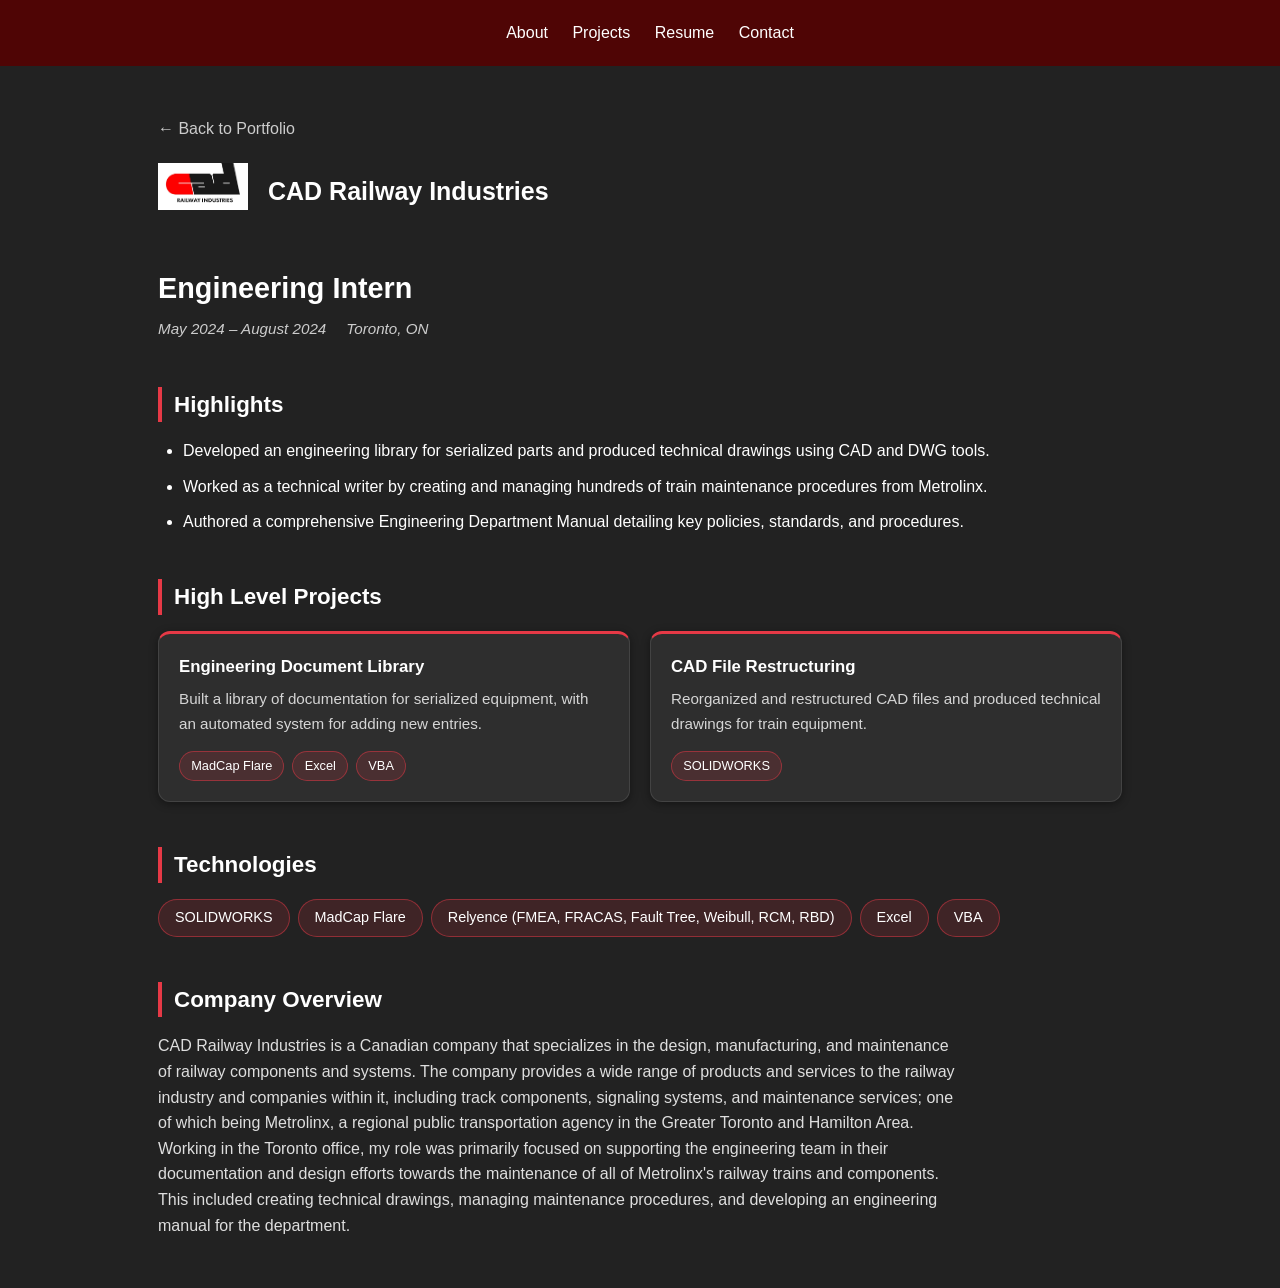
==== cad-railway-industries.html @ ea92c995 "added files" ====
<!DOCTYPE html>
<html lang="en">
<head>
    <meta charset="UTF-8">
    <meta name="viewport" content="width=device-width, initial-scale=1.0">
    <title>CAD Railway Industries | Parth Patel</title>
    <link rel="stylesheet" href="styles.css">
</head>
<body>

<header>
    <nav>
        <a href="index.html#about">About</a>
        <a href="index.html#projects">Projects</a>
        <a href="assets/resume.pdf" target="_blank">Resume</a>
        <a href="index.html#contact">Contact</a>
    </nav>
</header>

<main>
    <section class="experience-page">
        <a class="back-link" href="index.html#resume-timeline">← Back to Portfolio</a>

        <div class="company-heading">
            <a class="company-link" target="_blank" href="https://cadrail.ca/">
                <img class="company-logo" src="images/cad-railway-industries-logo.jpg" alt="CAD Railway Industries logo">
            </a>
            <a class="company-link" target="_blank" href="https://cadrail.ca/">
                <h3 id="company-name">CAD Railway Industries</h3>
            </a>
        </div>

        <h2 class="exp-role">Engineering Intern</h2>
        <p class="exp-meta">
            <span>May 2024 – August 2024</span>
            <span>Toronto, ON</span>
        </p>

        <!-- HIGHLIGHTS (unchanged) -->
        <h3 class="section-title">Highlights</h3>
        <ul class="highlights">
            <li>Developed an engineering library for serialized parts and produced technical drawings using CAD and DWG tools.</li>
            <li>Worked as a technical writer by creating and managing hundreds of train maintenance procedures from Metrolinx.</li>
            <li>Authored a comprehensive Engineering Department Manual detailing key policies, standards, and procedures.</li>
        </ul>

        <!-- PROJECTS -->
        <h3 class="section-title">High Level Projects</h3>
        <div class="project-grid">

            <div class="project-card">
                <h4>Engineering Document Library</h4>
                <p>Built a library of documentation for serialized equipment, with an automated system for adding new entries.</p>
                <div class="tags"><span>MadCap Flare</span><span>Excel</span><span>VBA</span></div>
            </div>

            <div class="project-card">
                <h4>CAD File Restructuring</h4>
                <p>Reorganized and restructured CAD files and produced technical drawings for train equipment.</p>
                <div class="tags"><span>SOLIDWORKS</span></div>
            </div>

        </div>

        <!-- TECHNOLOGIES -->
        <h3 class="section-title">Technologies</h3>
        <div class="tags tags-large">
            <span>SOLIDWORKS</span>
            <span>MadCap Flare</span>
            <span>Relyence (FMEA, FRACAS, Fault Tree, Weibull, RCM, RBD)</span>
            <span>Excel</span>
            <span>VBA</span>
        </div>

        <!-- COMPANY OVERVIEW -->
        <h3 class="section-title">Company Overview</h3>
        <p class="overview">
            CAD Railway Industries is a Canadian company that specializes in the design, manufacturing, and maintenance of railway components and systems.
            The company provides a wide range of products and services to the railway industry and companies within it, including track components, signaling systems,
            and maintenance services; one of which being Metrolinx, a regional public transportation agency in the Greater Toronto and Hamilton Area.
            Working in the Toronto office, my role was primarily focused on supporting the engineering team in their documentation and design efforts towards the maintenance
            of all of Metrolinx's railway trains and components. This included creating technical drawings, managing maintenance procedures, and developing an engineering manual
            for the department.
        </p>

    </section>
</main>

</body>
</html>
---- styles.css ----
*{
    margin:0;
    padding:0;
    box-sizing:border-box;
}


:root {
    --red: #e63946;
    --red-dark: #b5202c;
    --red-glow: rgba(230, 57, 70, 0.3);
}

.contact-layout {
    display: grid;
    grid-template-columns: 1fr 1.4fr;
    gap: 2rem;
    align-items: stretch;
    width: 100%;
    margin-top: 1.5rem;
}

/* Left info panel */
.contact-side {
    padding: 2rem;
    background: linear-gradient(160deg, #3a1015 0%, #2a0d11 60%, #1f1f1f 100%);
    border: 1px solid rgba(230, 57, 70, 0.35);
    border-radius: 12px;
    box-shadow: 0 2px 8px rgba(0, 0, 0, 0.4);
}

.contact-side h3 {
    margin: 0 0 0.75rem;
    font-size: 1.8rem;
    color: #fff;
}

.contact-intro {
    margin-bottom: 1.75rem;
    color: rgba(255, 255, 255, 0.8);
    line-height: 1.6;
}

.contact-links {
    list-style: none;
    margin: 0;
    padding: 0;
}

.contact-links li {
    display: flex;
    flex-direction: column;
    gap: 0.15rem;
    padding: 0.85rem 0;
    border-top: 1px solid rgba(255, 255, 255, 0.1);
    color: rgba(255, 255, 255, 0.85);
}

.contact-links span {
    font-size: 0.75rem;
    letter-spacing: 0.1em;
    text-transform: uppercase;
    color: var(--red);
    font-weight: 700;
}

.contact-links a {
    color: #fff;
    text-decoration: none;
    word-break: break-all;
    transition: color 0.2s ease;
}

.contact-links a:hover {
    color: var(--red);
}

/* Form */
.contact-form {
    padding: 2rem;
    background: #2e2e2e;
    border: 1px solid rgba(255, 255, 255, 0.1);
    border-top: 4px solid var(--red);
    border-radius: 12px;
    box-shadow: 0 2px 8px rgba(0, 0, 0, 0.4);
}

.form-row {
    display: flex;
    gap: 1rem;
}

.form-row .form-field {
    flex: 1;
}

.form-field {
    display: flex;
    flex-direction: column;
    margin-bottom: 1.1rem;
}

.form-field label {
    margin-bottom: 0.35rem;
    font-size: 0.9rem;
    color: rgba(255, 255, 255, 0.7);
}

.form-field input,
.form-field select,
.form-field textarea {
    padding: 0.8rem 0.9rem;
    font: inherit;
    color: #fff;
    background: #1f1f1f;
    border: 1px solid rgba(255, 255, 255, 0.15);
    border-radius: 8px;
    transition: border-color 0.2s ease, box-shadow 0.2s ease;
}

.form-field input::placeholder,
.form-field textarea::placeholder {
    color: rgba(255, 255, 255, 0.35);
}

.form-field input:focus,
.form-field select:focus,
.form-field textarea:focus {
    outline: none;
    border-color: var(--red);
    box-shadow: 0 0 0 3px var(--red-glow);
}

.form-field textarea {
    resize: vertical;
    min-height: 140px;
}

.contact-button {
    width: 100%;
    padding: 0.95rem;
    font: inherit;
    font-weight: 700;
    letter-spacing: 0.08em;
    text-transform: uppercase;
    color: #fff;
    background: linear-gradient(90deg, var(--red-dark), var(--red));
    border: none;
    border-radius: 8px;
    cursor: pointer;
    transition: transform 0.2s ease, box-shadow 0.2s ease;
}

.contact-button:hover {
    transform: translateY(-2px);
    box-shadow: 0 6px 16px var(--red-glow);
}

/* Stack on tablets/phones */
@media (max-width: 800px) {
    .contact-layout {
        grid-template-columns: 1fr;
    }
}

@media (max-width: 500px) {
    .form-row {
        flex-direction: column;
        gap: 0;
    }
}
/* ==============================
   HERO BANNER
================================ */

#hero-banner {
    position: relative;
    width: 100%;
    height: 550px;

    background-image:
        linear-gradient(
            rgba(0, 0, 15, 0.35),
            rgba(0, 0, 15, 0.55)
        ),
        url("background.jpg");

    background-size: cover;
    background-position: center;
    background-repeat: no-repeat;

    display: flex;
    align-items: center;
    justify-content: center;
    text-align: center;
    overflow: hidden;
}

/* Dark overlay */

.hero-overlay {
    position: absolute;
    inset: 0;

    background: linear-gradient(
        90deg,
        rgba(0, 0, 0, 0.45),
        rgba(25, 7, 5, 0.15),
        rgba(0, 0, 0, 0.45)
    );
}

/* Banner content */

.hero-content {
    position: relative;
    z-index: 2;

    color: white;
    padding: 20px;
}

.hero-content h1 {
    font-size: 58px;
    font-weight: 700;
    margin-bottom: 15px;
  font-family: "Helvetica Neue", Arial, sans-serif;

    letter-spacing: 2px;
}

.hero-content h2 {
    font-size: 25px;
    font-weight: 400;
    margin-bottom: 15px;
}

.hero-content p {
    font-size: 16px;
    color: #c5c5d5;
    letter-spacing: 1px;
    margin-bottom: 35px;
}

/* Explore button */

.hero-button {
    display: inline-block;

    padding: 13px 28px;

    border: 1px solid #315cff;
    border-radius: 5px;

    color: white;
    text-decoration: none;

    font-size: 15px;
    transition: 0.3s ease;
}

.hero-button:hover {
    background-color: #315cff;
    box-shadow: 0 0 20px rgba(49, 92, 255, 0.5);
}

/* Responsive */

@media (max-width: 768px) {

    #hero-banner {
        height: 420px;
    }

    .hero-content h1 {
        font-size: 40px;
    }

    .hero-content h2 {
        font-size: 20px;
    }

    .hero-content p {
        font-size: 13px;
        line-height: 1.8;
    }
}

body{
    font-family:Arial, Helvetica, sans-serif;
    line-height:1.6;
    background:#222;
    color:#ffffff;
}

header h1{
    font-family: gothic medium;
    font-size: 30px;
}

header{
    display:flex;
    justify-content:space-between;
    flex-direction: column;
    align-items:center;
    padding:20px 10%;
    background:#4f0505;
    color:white;
}

nav a{
    color:white;
    text-decoration:none;
    margin-left:20px;
}

section{
    padding:50px 10%;
}

#date{
    font-size: 15px;
    color: #ccc;
    font-style: italic;
}

#location{
    font-size: 15px;
    color: #ccc;
    font-style: italic;
    margin-bottom: 20px;

}

#co-op-description{
    font-size: 15px;
    max-width: 100vw;
    margin-bottom: 1px;
}

.experience-button {
    display: inline-block;
    margin-top: 20px;
    padding: 10px 18px;

    color: white;
    background-color: #4f0505;

    text-decoration: none;
    font-size: 14px;
    font-weight: bold;

    border: 2px solid #4f0505;
    border-radius: 5px;

    transition: background-color 0.2s, color 0.2s;
}

.experience-button:hover {
    background-color: transparent;
    color: white;
}

.experience-button:focus-visible {
    outline: 3px solid white;
    outline-offset: 4px;
}

.experience-page {
    max-width: 1220px;
    margin: 0 auto;
}

.experience-page h1 {
    margin-top: 25px;
    font-size: 36px;
}

.experience-page h2 {
    color: #ccc;
}

.experience-page h3 {
    margin-top: 35px;
    margin-bottom: 10px;
}

.experience-page ul {
    padding-left: 25px;
}

.experience-date {
    margin-top: 5px;
    color: #ccc;
    font-style: italic;
}

.back-link {
    color: #ccc;
    text-decoration: none;
}

.back-link:hover {
    color: white;
    text-decoration: underline;
}

.experience-container {
    display: flex;
    flex-direction: column;
    align-items: left;
    justify-content: left;
    text-align: left;
}

.company-heading{
    display: flex;
    align-items: center;
   justify-content: left;
    gap: 20px;
    margin-bottom: 10px;
    font-size: 20px;
}

.company-logo {
    width: 90px;
    height: 90px;
    object-fit: contain;
}

#company-name {
    margin: 0;
    font-size: 20px;
}

.company-link {
    color: white;
    text-decoration: none;
    font-weight: bold;
}

.experience-item {
    padding: 20px;
    border: 1px solid #ccc;
    border-radius: 5px;
    background-color: #333;
    margin-bottom: 20px;

    transform-style: preserve-3d;
    transition: transform 0.15s ease-out;
    will-change: transform;
}

h2{
    padding-bottom: 10px;
}

#company-name{
    font-size: 25px;
    font-weight: bold;
}

#co-op{
    font-size: 20px;
    font-weight: bold;
    text-decoration: underline;

}
/* ===== Experience page ===== */
.experience-page .exp-role {
    margin-top: 25px;
    padding-bottom: 0;
    font-size: 1.8rem;
    color: #fff;
}

.exp-meta {
    display: flex;
    flex-wrap: wrap;
    gap: 1.25rem;
    margin-top: 6px;
    color: #ccc;
    font-style: italic;
    font-size: 0.95rem;
}

.experience-page h3.section-title {
    margin-top: 45px;
    margin-bottom: 16px;
    padding-left: 12px;
    border-left: 4px solid var(--red);
    font-size: 1.4rem;
}

.highlights li {
    margin-bottom: 0.6rem;
}

.highlights strong {
    color: var(--red);
}

.overview {
    max-width: 800px;
    color: rgba(255, 255, 255, 0.85);
}

/* Project cards */
.project-grid {
    display: grid;
    grid-template-columns: repeat(auto-fit, minmax(260px, 1fr));
    gap: 1.25rem;
}

.project-card {
    padding: 1.25rem;
    background: #2e2e2e;
    border: 1px solid rgba(255, 255, 255, 0.1);
    border-top: 3px solid var(--red);
    border-radius: 12px;
    box-shadow: 0 2px 8px rgba(0, 0, 0, 0.4);
    transition: transform 0.2s ease, box-shadow 0.2s ease;
}

.project-card:hover {
    transform: translateY(-4px);
    box-shadow: 0 8px 20px rgba(0, 0, 0, 0.6);
}

.project-card h4 {
    margin-bottom: 0.4rem;
    font-size: 1.05rem;
}

.project-card p {
    margin-bottom: 0.9rem;
    font-size: 0.95rem;
    color: rgba(255, 255, 255, 0.8);
}

/* Tag pills */
.tags {
    display: flex;
    flex-wrap: wrap;
    gap: 0.5rem;
}

.tags span {
    padding: 0.25rem 0.7rem;
    font-size: 0.8rem;
    color: #fff;
    background: rgba(230, 57, 70, 0.15);
    border: 1px solid rgba(230, 57, 70, 0.5);
    border-radius: 999px;
}

.tags-large span {
    padding: 0.4rem 1rem;
    font-size: 0.9rem;
}

/* Gallery */
.gallery {
    display: grid;
    grid-template-columns: repeat(auto-fit, minmax(min(100%, 380px), 1fr));
    gap: 1.25rem;
    width: 100%;
}

.gallery figure {
    margin: 0;
    padding: 0.75rem;
    background: #2e2e2e;
    border: 1px solid rgba(255, 255, 255, 0.1);
    border-radius: 12px;
    box-shadow: 0 2px 8px rgba(0, 0, 0, 0.4);
}

.gallery img {
    display: block;
    width: 100%;
    aspect-ratio: 16 / 10;
    object-fit: cover;
    object-position: top;
    border-radius: 8px;
    cursor: zoom-in;
    transition: opacity 0.2s ease;
}

.gallery img:hover {
    opacity: 0.85;
}

.gallery figcaption {
    margin-top: 10px;
    text-align: center;
    font-size: 0.9rem;
    color: #aaa;
}

/* Scrap dashboard: full-width row of 3 */
.gallery .scrap-dash {
    grid-column: 1 / -1;
}

.scrap-dash-images {
    display: grid;
    grid-template-columns: repeat(3, 1fr);
    gap: 0.75rem;
}

.scrap-dash-images img {
    aspect-ratio: 4 / 3;
}

@media (max-width: 700px) {
    .scrap-dash-images {
        grid-template-columns: 1fr;
    }
}

/* Lightbox */
.lightbox {
    position: fixed;
    inset: 0;
    z-index: 1000;
    display: none;
    flex-direction: column;
    align-items: center;
    justify-content: center;
    gap: 1rem;
    padding: 2rem;
    background: rgba(0, 0, 0, 0.9);
    cursor: zoom-out;
}

.lightbox.open {
    display: flex;
}

.lightbox img {
    max-width: 95%;
    max-height: 85vh;
    border-radius: 8px;
}

.lightbox p {
    color: #ccc;
    font-size: 0.95rem;
}

/* =========================
   FOOTER
========================= */

footer {
    margin-top: 80px;
    background: radial-gradient(
        closest-corner circle at 0% 0%,
        #ccc,
        #ccc 20%,
        #445 21%,
        #223 100%
    );
    color: white;
    text-align: center;
}

.footer-content {
    padding: 50px 20px 35px;
}

.footer-content h2 {
    margin-bottom: 12px;
    font-size: 30px;
}

.footer-content p {
    max-width: 700px;
    margin: 0 auto 20px;
}

.footer-links {
    display: flex;
    justify-content: center;
    align-items: center;
    gap: 14px;
    flex-wrap: wrap;
}

.footer-links a {
    color: white;
    text-decoration: none;
    font-weight: bold;
}

.footer-links a:hover {
    text-decoration: underline;
}

.copyright {
    font-size: 14px;
    opacity: 0.8;
}

.cert-grid {
    display: grid;
    grid-template-columns: repeat(auto-fit, minmax(300px, 1fr));
    gap: 1.5rem;
    margin-top: 1.5rem;
}

.cert-card {
    display: flex;
    align-items: center;
    gap: 1.25rem;
    padding: 1.25rem;
    background: #2e2e2e;
    color: #fff;
    border: 1px solid rgba(255, 255, 255, 0.1);
    border-radius: 12px;
    box-shadow: 0 2px 8px rgba(0, 0, 0, 0.4);
    transition: transform 0.2s ease, box-shadow 0.2s ease, border-color 0.2s ease;
}

.cert-card:hover {
    transform: translateY(-4px);
    border-color: rgba(255, 255, 255, 0.3);
    box-shadow: 0 8px 20px rgba(0, 0, 0, 0.6);
}

.cert-info h4 {
    margin: 0 0 0.5rem;
    font-weight: 400;
    color: rgba(255, 255, 255, 0.65);
    opacity: 1;
}

.cert-info p {
    color: rgba(255, 255, 255, 0.85);
}

.cert-badge {
    width: 110px;
    height: 110px;
    object-fit: contain;
    flex-shrink: 0;
}

.cert-info h3 {
    margin: 0 0 0.25rem;
}


@media (max-width: 500px) {
    .cert-card {
        flex-direction: column;
        text-align: center;
    }
}

/* =========================
   SKYLINE
========================= */

:root {
    --building-color1: #aa80ff;
    --building-color2: #66cc99;
    --building-color3: #cc6699;
    --building-color4: #538cc6;

    --window-color1: #bb99ff;
    --window-color2: #8cd9b3;
    --window-color3: #d98cb3;
    --window-color4: #8cb3d9;
}

.skyline {
    position: relative;
    width: 100%;
    height: 350px;
    overflow: hidden;
}

.background-buildings,
.foreground-buildings {
    position: absolute;
    inset: 0;

    width: 100%;
    height: 100%;

    display: flex;
    align-items: flex-end;
    justify-content: space-evenly;
}

.background-buildings {
    z-index: 1;
}

.foreground-buildings {
    z-index: 2;
}

.building-wrap {
    display: flex;
    flex-direction: column;
    align-items: center;
}

.window-wrap {
    display: flex;
    align-items: center;
    justify-content: space-evenly;
}

    .sky {
        background: radial-gradient(
            closest-corner circle at 15% 15%,
            #ccc,
            #ccc 20%,
            #445 21%,
            #223 100%
        );
}

/* =========================
   BACKGROUND BUILDINGS
========================= */

.bb1 {
    width: 10%;
    height: 70%;
}

.bb1a {
    width: 70%;
}

.bb1b {
    width: 80%;
}

.bb1c {
    width: 90%;
}

.bb1d {
    width: 100%;
    height: 70%;
    background: linear-gradient(
        var(--building-color1) 50%,
        var(--window-color1)
    );
}

.bb1-window {
    height: 10%;
    background: linear-gradient(
        var(--building-color1),
        var(--window-color1)
    );
}

.bb2 {
    width: 10%;
    height: 50%;
}

.bb2a {
    border-bottom: 35px solid var(--building-color2);
    border-left: 5vw solid transparent;
    border-right: 5vw solid transparent;
}

.bb2b {
    width: 100%;
    height: 100%;
    background: repeating-linear-gradient(
        var(--building-color2),
        var(--building-color2) 6%,
        var(--window-color2) 6%,
        var(--window-color2) 9%
    );
}

.bb3 {
    width: 10%;
    height: 55%;
    background: repeating-linear-gradient(
        90deg,
        var(--building-color3),
        var(--building-color3) 10%,
        var(--window-color3) 15%
    );
}

.bb4 {
    width: 11%;
    height: 58%;
}

.bb4a {
    width: 3%;
    height: 10%;
    background-color: var(--building-color4);
}

.bb4b {
    width: 80%;
    height: 5%;
    background-color: var(--building-color4);
}

.bb4c {
    width: 100%;
    height: 85%;
    background-color: var(--building-color4);
}

.bb4-window {
    width: 18%;
    height: 90%;
    background-color: var(--window-color4);
}

/* =========================
   FOREGROUND BUILDINGS
========================= */

.fb1 {
    width: 10%;
    height: 60%;
}

.fb1a {
    border-bottom: 45px solid var(--building-color4);
    border-left: 2vw solid transparent;
    border-right: 2vw solid transparent;
}

.fb1b {
    width: 60%;
    height: 10%;
    background-color: var(--building-color4);
}

.fb1c {
    width: 100%;
    height: 80%;
    background:
        repeating-linear-gradient(
            90deg,
            var(--building-color4),
            var(--building-color4) 10%,
            transparent 10%,
            transparent 15%
        ),
        repeating-linear-gradient(
            var(--building-color4),
            var(--building-color4) 10%,
            var(--window-color4) 10%,
            var(--window-color4) 90%
        );
}

.fb2 {
    width: 10%;
    height: 40%;
}

.fb2a {
    width: 100%;
    border-bottom: 60px solid var(--building-color3);
    border-left: 1vw solid transparent;
    border-right: 1vw solid transparent;
}

.fb2b {
    width: 100%;
    height: 75%;
    background-color: var(--building-color3);
}

.fb2-window {
    width: 22%;
    height: 100%;
    background-color: var(--window-color3);
}

.fb3 {
    width: 10%;
    height: 35%;
}

.fb3a {
    width: 80%;
    height: 15%;
    background-color: var(--building-color1);
}

.fb3b {
    width: 100%;
    height: 35%;
    background-color: var(--building-color1);
}

.fb3-window {
    width: 25%;
    height: 80%;
    background-color: var(--window-color1);
}

.fb4 {
    width: 8%;
    height: 45%;
    position: relative;
    left: 10%;
}

.fb4a {
    border-top: 35px solid transparent;
    border-left: 8vw solid var(--building-color1);
}

.fb4b {
    width: 100%;
    height: 89%;
    background-color: var(--building-color1);

    display: flex;
    flex-wrap: wrap;
}

.fb4-window {
    width: 30%;
    height: 10%;
    margin: 10%;

    border-radius: 50%;
    background-color: var(--window-color1);
}

.fb5 {
    width: 10%;
    height: 33%;
    position: relative;
    right: 10%;

    background:
        repeating-linear-gradient(
            var(--building-color2),
            var(--building-color2) 5%,
            transparent 5%,
            transparent 10%
        ),
        repeating-linear-gradient(
            90deg,
            var(--building-color2),
            var(--building-color2) 12%,
            var(--window-color2) 12%,
            var(--window-color2) 44%
        );
}

.fb6 {
    width: 9%;
    height: 38%;

    background:
        repeating-linear-gradient(
            90deg,
            var(--building-color3),
            var(--building-color3) 10%,
            transparent 10%,
            transparent 30%
        ),
        repeating-linear-gradient(
            var(--building-color3),
            var(--building-color3) 10%,
            var(--window-color3) 10%,
            var(--window-color3) 30%
        );
}
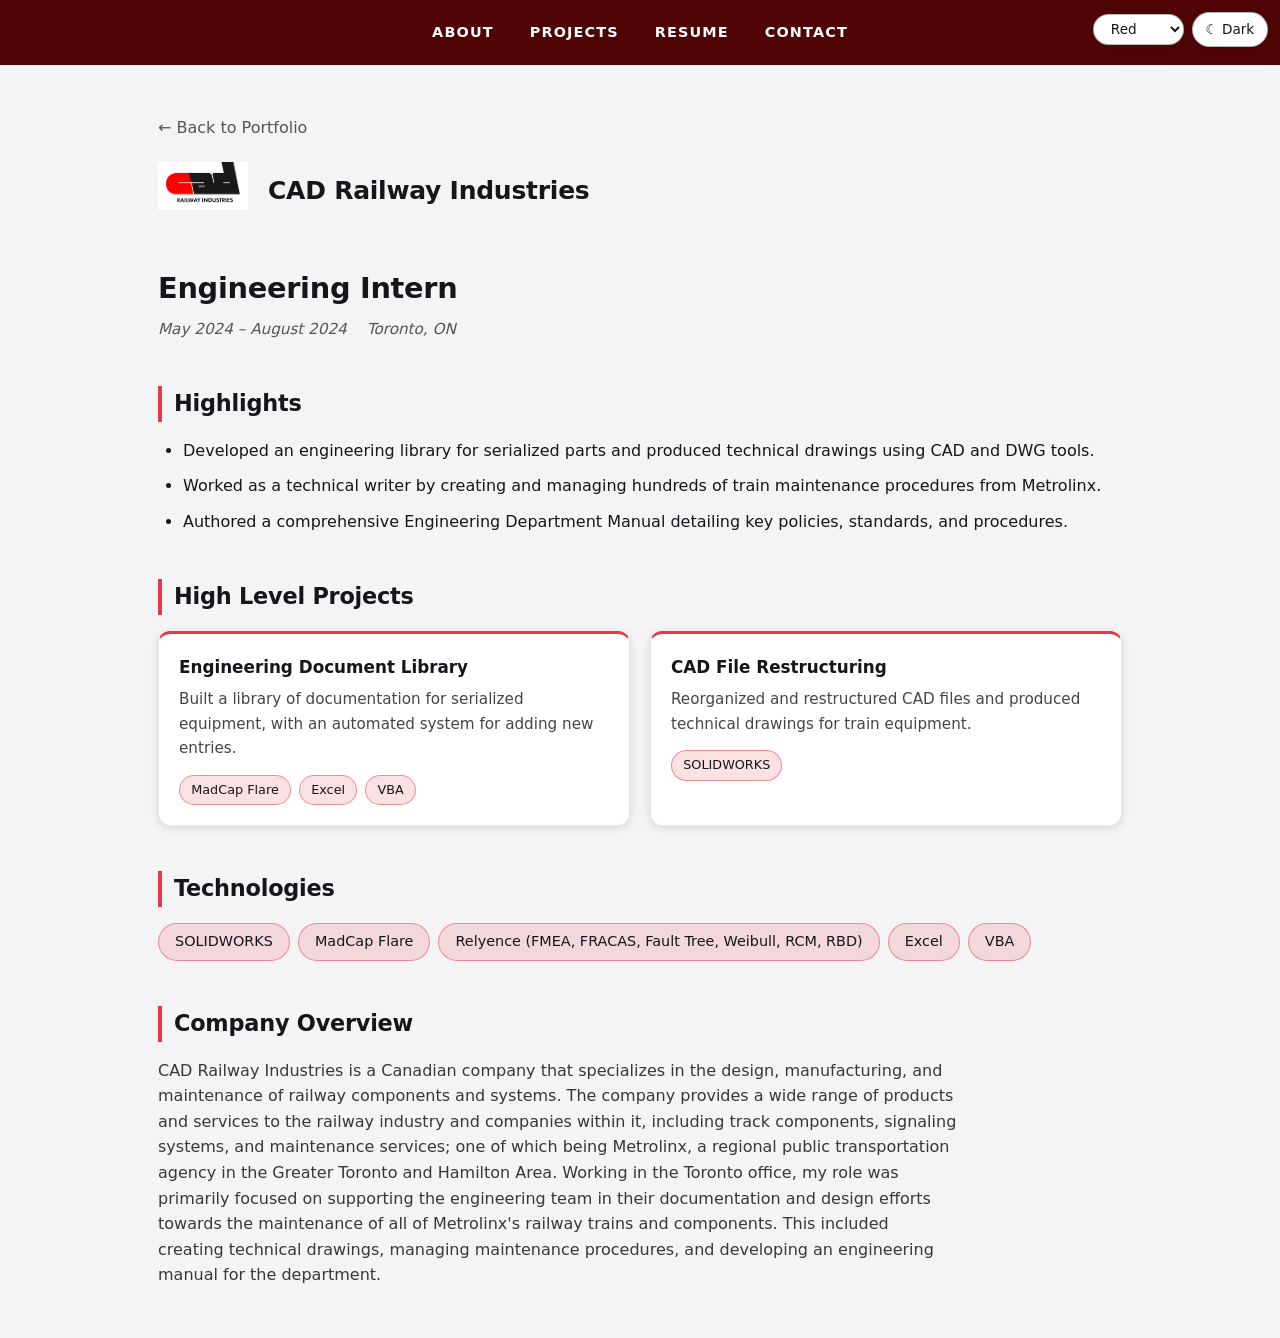
==== commit b76e55f9: "added images, overhauled font, about me section, etc." ====
--- a/cad-railway-industries.html
+++ b/cad-railway-industries.html
@@ -5,8 +5,19 @@
     <meta name="viewport" content="width=device-width, initial-scale=1.0">
     <title>CAD Railway Industries | Parth Patel</title>
     <link rel="stylesheet" href="styles.css">
+    <script src="theme.js"></script>
 </head>
 <body>
+
+<div class="theme-controls">
+    <select id="accent-picker" aria-label="Accent colour">
+        <option value="red">Red</option>
+        <option value="blue">Blue</option>
+        <option value="green">Green</option>
+        <option value="purple">Purple</option>
+    </select>
+    <button id="theme-toggle" type="button">☀ Light</button>
+</div>
 
 <header>
     <nav>
--- a/styles.css
+++ b/styles.css
@@ -1,1088 +1,1457 @@
-
-
-*{
-    margin:0;
-    padding:0;
-    box-sizing:border-box;
-}
-
-
-:root {
-    --red: #e63946;
-    --red-dark: #b5202c;
-    --red-glow: rgba(230, 57, 70, 0.3);
-}
-
-.contact-layout {
-    display: grid;
-    grid-template-columns: 1fr 1.4fr;
-    gap: 2rem;
-    align-items: stretch;
-    width: 100%;
-    margin-top: 1.5rem;
-}
-
-/* Left info panel */
-.contact-side {
-    padding: 2rem;
-    background: linear-gradient(160deg, #3a1015 0%, #2a0d11 60%, #1f1f1f 100%);
-    border: 1px solid rgba(230, 57, 70, 0.35);
-    border-radius: 12px;
-    box-shadow: 0 2px 8px rgba(0, 0, 0, 0.4);
-}
-
-.contact-side h3 {
-    margin: 0 0 0.75rem;
-    font-size: 1.8rem;
-    color: #fff;
-}
-
-.contact-intro {
-    margin-bottom: 1.75rem;
-    color: rgba(255, 255, 255, 0.8);
-    line-height: 1.6;
-}
-
-.contact-links {
-    list-style: none;
-    margin: 0;
-    padding: 0;
-}
-
-.contact-links li {
-    display: flex;
-    flex-direction: column;
-    gap: 0.15rem;
-    padding: 0.85rem 0;
-    border-top: 1px solid rgba(255, 255, 255, 0.1);
-    color: rgba(255, 255, 255, 0.85);
-}
-
-.contact-links span {
-    font-size: 0.75rem;
-    letter-spacing: 0.1em;
-    text-transform: uppercase;
-    color: var(--red);
-    font-weight: 700;
-}
-
-.contact-links a {
-    color: #fff;
-    text-decoration: none;
-    word-break: break-all;
-    transition: color 0.2s ease;
-}
-
-.contact-links a:hover {
-    color: var(--red);
-}
-
-/* Form */
-.contact-form {
-    padding: 2rem;
-    background: #2e2e2e;
-    border: 1px solid rgba(255, 255, 255, 0.1);
-    border-top: 4px solid var(--red);
-    border-radius: 12px;
-    box-shadow: 0 2px 8px rgba(0, 0, 0, 0.4);
-}
-
-.form-row {
-    display: flex;
-    gap: 1rem;
-}
-
-.form-row .form-field {
-    flex: 1;
-}
-
-.form-field {
-    display: flex;
-    flex-direction: column;
-    margin-bottom: 1.1rem;
-}
-
-.form-field label {
-    margin-bottom: 0.35rem;
-    font-size: 0.9rem;
-    color: rgba(255, 255, 255, 0.7);
-}
-
-.form-field input,
-.form-field select,
-.form-field textarea {
-    padding: 0.8rem 0.9rem;
-    font: inherit;
-    color: #fff;
-    background: #1f1f1f;
-    border: 1px solid rgba(255, 255, 255, 0.15);
-    border-radius: 8px;
-    transition: border-color 0.2s ease, box-shadow 0.2s ease;
-}
-
-.form-field input::placeholder,
-.form-field textarea::placeholder {
-    color: rgba(255, 255, 255, 0.35);
-}
-
-.form-field input:focus,
-.form-field select:focus,
-.form-field textarea:focus {
-    outline: none;
-    border-color: var(--red);
-    box-shadow: 0 0 0 3px var(--red-glow);
-}
-
-.form-field textarea {
-    resize: vertical;
-    min-height: 140px;
-}
-
-.contact-button {
-    width: 100%;
-    padding: 0.95rem;
-    font: inherit;
-    font-weight: 700;
-    letter-spacing: 0.08em;
-    text-transform: uppercase;
-    color: #fff;
-    background: linear-gradient(90deg, var(--red-dark), var(--red));
-    border: none;
-    border-radius: 8px;
-    cursor: pointer;
-    transition: transform 0.2s ease, box-shadow 0.2s ease;
-}
-
-.contact-button:hover {
-    transform: translateY(-2px);
-    box-shadow: 0 6px 16px var(--red-glow);
-}
-
-/* Stack on tablets/phones */
-@media (max-width: 800px) {
-    .contact-layout {
-        grid-template-columns: 1fr;
-    }
-}
-
-@media (max-width: 500px) {
-    .form-row {
-        flex-direction: column;
-        gap: 0;
-    }
-}
-/* ==============================
-   HERO BANNER
-================================ */
-
-#hero-banner {
-    position: relative;
-    width: 100%;
-    height: 550px;
-
-    background-image:
-        linear-gradient(
-            rgba(0, 0, 15, 0.35),
-            rgba(0, 0, 15, 0.55)
-        ),
-        url("background.jpg");
-
-    background-size: cover;
-    background-position: center;
-    background-repeat: no-repeat;
-
-    display: flex;
-    align-items: center;
-    justify-content: center;
-    text-align: center;
-    overflow: hidden;
-}
-
-/* Dark overlay */
-
-.hero-overlay {
-    position: absolute;
-    inset: 0;
-
-    background: linear-gradient(
-        90deg,
-        rgba(0, 0, 0, 0.45),
-        rgba(25, 7, 5, 0.15),
-        rgba(0, 0, 0, 0.45)
-    );
-}
-
-/* Banner content */
-
-.hero-content {
-    position: relative;
-    z-index: 2;
-
-    color: white;
-    padding: 20px;
-}
-
-.hero-content h1 {
-    font-size: 58px;
-    font-weight: 700;
-    margin-bottom: 15px;
-  font-family: "Helvetica Neue", Arial, sans-serif;
-
-    letter-spacing: 2px;
-}
-
-.hero-content h2 {
-    font-size: 25px;
-    font-weight: 400;
-    margin-bottom: 15px;
-}
-
-.hero-content p {
-    font-size: 16px;
-    color: #c5c5d5;
-    letter-spacing: 1px;
-    margin-bottom: 35px;
-}
-
-/* Explore button */
-
-.hero-button {
-    display: inline-block;
-
-    padding: 13px 28px;
-
-    border: 1px solid #315cff;
-    border-radius: 5px;
-
-    color: white;
-    text-decoration: none;
-
-    font-size: 15px;
-    transition: 0.3s ease;
-}
-
-.hero-button:hover {
-    background-color: #315cff;
-    box-shadow: 0 0 20px rgba(49, 92, 255, 0.5);
-}
-
-/* Responsive */
-
-@media (max-width: 768px) {
-
-    #hero-banner {
-        height: 420px;
-    }
-
-    .hero-content h1 {
-        font-size: 40px;
-    }
-
-    .hero-content h2 {
-        font-size: 20px;
-    }
-
-    .hero-content p {
-        font-size: 13px;
-        line-height: 1.8;
-    }
-}
-
-body{
-    font-family:Arial, Helvetica, sans-serif;
-    line-height:1.6;
-    background:#222;
-    color:#ffffff;
-}
-
-header h1{
-    font-family: gothic medium;
-    font-size: 30px;
-}
-
-header{
-    display:flex;
-    justify-content:space-between;
-    flex-direction: column;
-    align-items:center;
-    padding:20px 10%;
-    background:#4f0505;
-    color:white;
-}
-
-nav a{
-    color:white;
-    text-decoration:none;
-    margin-left:20px;
-}
-
-section{
-    padding:50px 10%;
-}
-
-#date{
-    font-size: 15px;
-    color: #ccc;
-    font-style: italic;
-}
-
-#location{
-    font-size: 15px;
-    color: #ccc;
-    font-style: italic;
-    margin-bottom: 20px;
-
-}
-
-#co-op-description{
-    font-size: 15px;
-    max-width: 100vw;
-    margin-bottom: 1px;
-}
-
-.experience-button {
-    display: inline-block;
-    margin-top: 20px;
-    padding: 10px 18px;
-
-    color: white;
-    background-color: #4f0505;
-
-    text-decoration: none;
-    font-size: 14px;
-    font-weight: bold;
-
-    border: 2px solid #4f0505;
-    border-radius: 5px;
-
-    transition: background-color 0.2s, color 0.2s;
-}
-
-.experience-button:hover {
-    background-color: transparent;
-    color: white;
-}
-
-.experience-button:focus-visible {
-    outline: 3px solid white;
-    outline-offset: 4px;
-}
-
-.experience-page {
-    max-width: 1220px;
-    margin: 0 auto;
-}
-
-.experience-page h1 {
-    margin-top: 25px;
-    font-size: 36px;
-}
-
-.experience-page h2 {
-    color: #ccc;
-}
-
-.experience-page h3 {
-    margin-top: 35px;
-    margin-bottom: 10px;
-}
-
-.experience-page ul {
-    padding-left: 25px;
-}
-
-.experience-date {
-    margin-top: 5px;
-    color: #ccc;
-    font-style: italic;
-}
-
-.back-link {
-    color: #ccc;
-    text-decoration: none;
-}
-
-.back-link:hover {
-    color: white;
-    text-decoration: underline;
-}
-
-.experience-container {
-    display: flex;
-    flex-direction: column;
-    align-items: left;
-    justify-content: left;
-    text-align: left;
-}
-
-.company-heading{
-    display: flex;
-    align-items: center;
-   justify-content: left;
-    gap: 20px;
-    margin-bottom: 10px;
-    font-size: 20px;
-}
-
-.company-logo {
-    width: 90px;
-    height: 90px;
-    object-fit: contain;
-}
-
-#company-name {
-    margin: 0;
-    font-size: 20px;
-}
-
-.company-link {
-    color: white;
-    text-decoration: none;
-    font-weight: bold;
-}
-
-.experience-item {
-    padding: 20px;
-    border: 1px solid #ccc;
-    border-radius: 5px;
-    background-color: #333;
-    margin-bottom: 20px;
-
-    transform-style: preserve-3d;
-    transition: transform 0.15s ease-out;
-    will-change: transform;
-}
-
-h2{
-    padding-bottom: 10px;
-}
-
-#company-name{
-    font-size: 25px;
-    font-weight: bold;
-}
-
-#co-op{
-    font-size: 20px;
-    font-weight: bold;
-    text-decoration: underline;
-
-}
-/* ===== Experience page ===== */
-.experience-page .exp-role {
-    margin-top: 25px;
-    padding-bottom: 0;
-    font-size: 1.8rem;
-    color: #fff;
-}
-
-.exp-meta {
-    display: flex;
-    flex-wrap: wrap;
-    gap: 1.25rem;
-    margin-top: 6px;
-    color: #ccc;
-    font-style: italic;
-    font-size: 0.95rem;
-}
-
-.experience-page h3.section-title {
-    margin-top: 45px;
-    margin-bottom: 16px;
-    padding-left: 12px;
-    border-left: 4px solid var(--red);
-    font-size: 1.4rem;
-}
-
-.highlights li {
-    margin-bottom: 0.6rem;
-}
-
-.highlights strong {
-    color: var(--red);
-}
-
-.overview {
-    max-width: 800px;
-    color: rgba(255, 255, 255, 0.85);
-}
-
-/* Project cards */
-.project-grid {
-    display: grid;
-    grid-template-columns: repeat(auto-fit, minmax(260px, 1fr));
-    gap: 1.25rem;
-}
-
-.project-card {
-    padding: 1.25rem;
-    background: #2e2e2e;
-    border: 1px solid rgba(255, 255, 255, 0.1);
-    border-top: 3px solid var(--red);
-    border-radius: 12px;
-    box-shadow: 0 2px 8px rgba(0, 0, 0, 0.4);
-    transition: transform 0.2s ease, box-shadow 0.2s ease;
-}
-
-.project-card:hover {
-    transform: translateY(-4px);
-    box-shadow: 0 8px 20px rgba(0, 0, 0, 0.6);
-}
-
-.project-card h4 {
-    margin-bottom: 0.4rem;
-    font-size: 1.05rem;
-}
-
-.project-card p {
-    margin-bottom: 0.9rem;
-    font-size: 0.95rem;
-    color: rgba(255, 255, 255, 0.8);
-}
-
-/* Tag pills */
-.tags {
-    display: flex;
-    flex-wrap: wrap;
-    gap: 0.5rem;
-}
-
-.tags span {
-    padding: 0.25rem 0.7rem;
-    font-size: 0.8rem;
-    color: #fff;
-    background: rgba(230, 57, 70, 0.15);
-    border: 1px solid rgba(230, 57, 70, 0.5);
-    border-radius: 999px;
-}
-
-.tags-large span {
-    padding: 0.4rem 1rem;
-    font-size: 0.9rem;
-}
-
-/* Gallery */
-.gallery {
-    display: grid;
-    grid-template-columns: repeat(auto-fit, minmax(min(100%, 380px), 1fr));
-    gap: 1.25rem;
-    width: 100%;
-}
-
-.gallery figure {
-    margin: 0;
-    padding: 0.75rem;
-    background: #2e2e2e;
-    border: 1px solid rgba(255, 255, 255, 0.1);
-    border-radius: 12px;
-    box-shadow: 0 2px 8px rgba(0, 0, 0, 0.4);
-}
-
-.gallery img {
-    display: block;
-    width: 100%;
-    aspect-ratio: 16 / 10;
-    object-fit: cover;
-    object-position: top;
-    border-radius: 8px;
-    cursor: zoom-in;
-    transition: opacity 0.2s ease;
-}
-
-.gallery img:hover {
-    opacity: 0.85;
-}
-
-.gallery figcaption {
-    margin-top: 10px;
-    text-align: center;
-    font-size: 0.9rem;
-    color: #aaa;
-}
-
-/* Scrap dashboard: full-width row of 3 */
-.gallery .scrap-dash {
-    grid-column: 1 / -1;
-}
-
-.scrap-dash-images {
-    display: grid;
-    grid-template-columns: repeat(3, 1fr);
-    gap: 0.75rem;
-}
-
-.scrap-dash-images img {
-    aspect-ratio: 4 / 3;
-}
-
-@media (max-width: 700px) {
-    .scrap-dash-images {
-        grid-template-columns: 1fr;
-    }
-}
-
-/* Lightbox */
-.lightbox {
-    position: fixed;
-    inset: 0;
-    z-index: 1000;
-    display: none;
-    flex-direction: column;
-    align-items: center;
-    justify-content: center;
-    gap: 1rem;
-    padding: 2rem;
-    background: rgba(0, 0, 0, 0.9);
-    cursor: zoom-out;
-}
-
-.lightbox.open {
-    display: flex;
-}
-
-.lightbox img {
-    max-width: 95%;
-    max-height: 85vh;
-    border-radius: 8px;
-}
-
-.lightbox p {
-    color: #ccc;
-    font-size: 0.95rem;
-}
-
-/* =========================
-   FOOTER
-========================= */
-
-footer {
-    margin-top: 80px;
-    background: radial-gradient(
-        closest-corner circle at 0% 0%,
-        #ccc,
-        #ccc 20%,
-        #445 21%,
-        #223 100%
-    );
-    color: white;
-    text-align: center;
-}
-
-.footer-content {
-    padding: 50px 20px 35px;
-}
-
-.footer-content h2 {
-    margin-bottom: 12px;
-    font-size: 30px;
-}
-
-.footer-content p {
-    max-width: 700px;
-    margin: 0 auto 20px;
-}
-
-.footer-links {
-    display: flex;
-    justify-content: center;
-    align-items: center;
-    gap: 14px;
-    flex-wrap: wrap;
-}
-
-.footer-links a {
-    color: white;
-    text-decoration: none;
-    font-weight: bold;
-}
-
-.footer-links a:hover {
-    text-decoration: underline;
-}
-
-.copyright {
-    font-size: 14px;
-    opacity: 0.8;
-}
-
-.cert-grid {
-    display: grid;
-    grid-template-columns: repeat(auto-fit, minmax(300px, 1fr));
-    gap: 1.5rem;
-    margin-top: 1.5rem;
-}
-
-.cert-card {
-    display: flex;
-    align-items: center;
-    gap: 1.25rem;
-    padding: 1.25rem;
-    background: #2e2e2e;
-    color: #fff;
-    border: 1px solid rgba(255, 255, 255, 0.1);
-    border-radius: 12px;
-    box-shadow: 0 2px 8px rgba(0, 0, 0, 0.4);
-    transition: transform 0.2s ease, box-shadow 0.2s ease, border-color 0.2s ease;
-}
-
-.cert-card:hover {
-    transform: translateY(-4px);
-    border-color: rgba(255, 255, 255, 0.3);
-    box-shadow: 0 8px 20px rgba(0, 0, 0, 0.6);
-}
-
-.cert-info h4 {
-    margin: 0 0 0.5rem;
-    font-weight: 400;
-    color: rgba(255, 255, 255, 0.65);
-    opacity: 1;
-}
-
-.cert-info p {
-    color: rgba(255, 255, 255, 0.85);
-}
-
-.cert-badge {
-    width: 110px;
-    height: 110px;
-    object-fit: contain;
-    flex-shrink: 0;
-}
-
-.cert-info h3 {
-    margin: 0 0 0.25rem;
-}
-
-
-@media (max-width: 500px) {
-    .cert-card {
-        flex-direction: column;
-        text-align: center;
-    }
-}
-
-/* =========================
-   SKYLINE
-========================= */
-
-:root {
-    --building-color1: #aa80ff;
-    --building-color2: #66cc99;
-    --building-color3: #cc6699;
-    --building-color4: #538cc6;
-
-    --window-color1: #bb99ff;
-    --window-color2: #8cd9b3;
-    --window-color3: #d98cb3;
-    --window-color4: #8cb3d9;
-}
-
-.skyline {
-    position: relative;
-    width: 100%;
-    height: 350px;
-    overflow: hidden;
-}
-
-.background-buildings,
-.foreground-buildings {
-    position: absolute;
-    inset: 0;
-
-    width: 100%;
-    height: 100%;
-
-    display: flex;
-    align-items: flex-end;
-    justify-content: space-evenly;
-}
-
-.background-buildings {
-    z-index: 1;
-}
-
-.foreground-buildings {
-    z-index: 2;
-}
-
-.building-wrap {
-    display: flex;
-    flex-direction: column;
-    align-items: center;
-}
-
-.window-wrap {
-    display: flex;
-    align-items: center;
-    justify-content: space-evenly;
-}
-
-    .sky {
-        background: radial-gradient(
-            closest-corner circle at 15% 15%,
-            #ccc,
-            #ccc 20%,
-            #445 21%,
-            #223 100%
-        );
-}
-
-/* =========================
-   BACKGROUND BUILDINGS
-========================= */
-
-.bb1 {
-    width: 10%;
-    height: 70%;
-}
-
-.bb1a {
-    width: 70%;
-}
-
-.bb1b {
-    width: 80%;
-}
-
-.bb1c {
-    width: 90%;
-}
-
-.bb1d {
-    width: 100%;
-    height: 70%;
-    background: linear-gradient(
-        var(--building-color1) 50%,
-        var(--window-color1)
-    );
-}
-
-.bb1-window {
-    height: 10%;
-    background: linear-gradient(
-        var(--building-color1),
-        var(--window-color1)
-    );
-}
-
-.bb2 {
-    width: 10%;
-    height: 50%;
-}
-
-.bb2a {
-    border-bottom: 35px solid var(--building-color2);
-    border-left: 5vw solid transparent;
-    border-right: 5vw solid transparent;
-}
-
-.bb2b {
-    width: 100%;
-    height: 100%;
-    background: repeating-linear-gradient(
-        var(--building-color2),
-        var(--building-color2) 6%,
-        var(--window-color2) 6%,
-        var(--window-color2) 9%
-    );
-}
-
-.bb3 {
-    width: 10%;
-    height: 55%;
-    background: repeating-linear-gradient(
-        90deg,
-        var(--building-color3),
-        var(--building-color3) 10%,
-        var(--window-color3) 15%
-    );
-}
-
-.bb4 {
-    width: 11%;
-    height: 58%;
-}
-
-.bb4a {
-    width: 3%;
-    height: 10%;
-    background-color: var(--building-color4);
-}
-
-.bb4b {
-    width: 80%;
-    height: 5%;
-    background-color: var(--building-color4);
-}
-
-.bb4c {
-    width: 100%;
-    height: 85%;
-    background-color: var(--building-color4);
-}
-
-.bb4-window {
-    width: 18%;
-    height: 90%;
-    background-color: var(--window-color4);
-}
-
-/* =========================
-   FOREGROUND BUILDINGS
-========================= */
-
-.fb1 {
-    width: 10%;
-    height: 60%;
-}
-
-.fb1a {
-    border-bottom: 45px solid var(--building-color4);
-    border-left: 2vw solid transparent;
-    border-right: 2vw solid transparent;
-}
-
-.fb1b {
-    width: 60%;
-    height: 10%;
-    background-color: var(--building-color4);
-}
-
-.fb1c {
-    width: 100%;
-    height: 80%;
-    background:
-        repeating-linear-gradient(
-            90deg,
-            var(--building-color4),
-            var(--building-color4) 10%,
-            transparent 10%,
-            transparent 15%
-        ),
-        repeating-linear-gradient(
-            var(--building-color4),
-            var(--building-color4) 10%,
-            var(--window-color4) 10%,
-            var(--window-color4) 90%
-        );
-}
-
-.fb2 {
-    width: 10%;
-    height: 40%;
-}
-
-.fb2a {
-    width: 100%;
-    border-bottom: 60px solid var(--building-color3);
-    border-left: 1vw solid transparent;
-    border-right: 1vw solid transparent;
-}
-
-.fb2b {
-    width: 100%;
-    height: 75%;
-    background-color: var(--building-color3);
-}
-
-.fb2-window {
-    width: 22%;
-    height: 100%;
-    background-color: var(--window-color3);
-}
-
-.fb3 {
-    width: 10%;
-    height: 35%;
-}
-
-.fb3a {
-    width: 80%;
-    height: 15%;
-    background-color: var(--building-color1);
-}
-
-.fb3b {
-    width: 100%;
-    height: 35%;
-    background-color: var(--building-color1);
-}
-
-.fb3-window {
-    width: 25%;
-    height: 80%;
-    background-color: var(--window-color1);
-}
-
-.fb4 {
-    width: 8%;
-    height: 45%;
-    position: relative;
-    left: 10%;
-}
-
-.fb4a {
-    border-top: 35px solid transparent;
-    border-left: 8vw solid var(--building-color1);
-}
-
-.fb4b {
-    width: 100%;
-    height: 89%;
-    background-color: var(--building-color1);
-
-    display: flex;
-    flex-wrap: wrap;
-}
-
-.fb4-window {
-    width: 30%;
-    height: 10%;
-    margin: 10%;
-
-    border-radius: 50%;
-    background-color: var(--window-color1);
-}
-
-.fb5 {
-    width: 10%;
-    height: 33%;
-    position: relative;
-    right: 10%;
-
-    background:
-        repeating-linear-gradient(
-            var(--building-color2),
-            var(--building-color2) 5%,
-            transparent 5%,
-            transparent 10%
-        ),
-        repeating-linear-gradient(
-            90deg,
-            var(--building-color2),
-            var(--building-color2) 12%,
-            var(--window-color2) 12%,
-            var(--window-color2) 44%
-        );
-}
-
-.fb6 {
-    width: 9%;
-    height: 38%;
-
-    background:
-        repeating-linear-gradient(
-            90deg,
-            var(--building-color3),
-            var(--building-color3) 10%,
-            transparent 10%,
-            transparent 30%
-        ),
-        repeating-linear-gradient(
-            var(--building-color3),
-            var(--building-color3) 10%,
-            var(--window-color3) 10%,
-            var(--window-color3) 30%
-        );
-}
-
+/* =====================================================================
+   THEME  -  everything colour-related is controlled from this block.
+   - :root                       -> default (dark) theme + accent (red)
+   - :root[data-theme="light"]   -> light theme overrides
+   - :root[data-accent="..."]    -> accent colour presets (blue, green, purple)
+   Add a new accent or theme by copying one of the blocks below.
+   The attributes go on the <html> element (theme.js does this for you).
+===================================================================== */
+
+:root {
+    color-scheme: dark;
+
+    /* ---- accent (buttons, borders, highlights) ---- */
+    --accent: #e63946;
+    --accent-dark: #b5202c;        /* gradient end on the submit button */
+    --accent-deep: #4f0505;        /* header + "view experience" button */
+    --accent-text: var(--accent);  /* accent used as text colour */
+    --on-accent: #ffffff;          /* text that sits on accent / deep backgrounds */
+    --btn-hover-text: #ffffff;
+
+    /* ---- fonts (add the Google Fonts <link> from the notes for Inter + Space Grotesk) ---- */
+    --font-body: "Inter", system-ui, -apple-system, "Segoe UI", Roboto, Arial, sans-serif;
+    --font-heading: "Space Grotesk", "Inter", system-ui, -apple-system, "Segoe UI", Roboto, Arial, sans-serif;
+
+    /* ---- page surfaces ---- */
+    --bg: #222222;
+    --surface: #2e2e2e;            /* cards, form, gallery figures */
+    --surface-2: #333333;          /* experience item */
+    --surface-input: #1f1f1f;      /* form fields */
+    --border-strong: #cccccc;
+
+    /* ---- text ---- */
+    --text-strong: #ffffff;
+    --text-muted: #cccccc;
+    --text-faint: #aaaaaa;
+
+    /* ---- shadows ---- */
+    --shadow: rgba(0, 0, 0, 0.4);
+    --shadow-hover: rgba(0, 0, 0, 0.6);
+
+    /* ---- contact side panel (tinted with the accent) ---- */
+    --panel-base: #000000;
+    --panel-end: #1f1f1f;
+    --panel-tint-1: 27%;
+    --panel-tint-2: 18%;
+
+    /* ---- footer / skyline sky ---- */
+    --sky-sun: #cccccc;
+    --sky-mid: #444455;
+    --sky-far: #222233;
+    --footer-text: #ffffff;
+
+    /* ---- hero banner (space scene; kept dark in every theme) ---- */
+    --hero-text: #ffffff;
+    --hero-accent: #315cff;
+    --hero-glow: color-mix(in srgb, var(--hero-accent) 50%, transparent);
+    --hero-bg: radial-gradient(ellipse at 50% 110%, #1a1033 0%, #0c0c16 55%, #05050a 100%);
+    --hero-nebula:
+        radial-gradient(circle at 25% 35%, rgba(90, 60, 200, 0.25), transparent 45%),
+        radial-gradient(circle at 75% 60%, rgba(160, 30, 50, 0.22), transparent 50%),
+        radial-gradient(circle at 55% 20%, rgba(40, 90, 200, 0.18), transparent 40%);
+    --hero-moon: radial-gradient(circle at 50% 0%, #3b3b48 0%, #1b1b24 35%, #08080d 70%);
+    --hero-moon-glow: rgba(130, 140, 255, 0.25);
+    --hero-shade: rgba(5, 5, 10, 0.55);
+
+    /* ---- skyline buildings ---- */
+    --building-color1: #aa80ff;
+    --building-color2: #66cc99;
+    --building-color3: #cc6699;
+    --building-color4: #538cc6;
+    --window-color1: #bb99ff;
+    --window-color2: #8cd9b3;
+    --window-color3: #d98cb3;
+    --window-color4: #8cb3d9;
+}
+
+/* ---------------- LIGHT THEME ---------------- */
+:root[data-theme="light"] {
+    color-scheme: light;
+
+    --accent-text: color-mix(in srgb, var(--accent) 75%, black); /* darker so it reads on white */
+    --btn-hover-text: var(--accent-deep);
+
+    --bg: #f4f4f6;
+    --surface: #ffffff;
+    --surface-2: #ffffff;
+    --surface-input: #ffffff;
+    --border-strong: #bbbbbb;
+
+    --text-strong: #16161a;
+    --text-muted: #555555;
+    --text-faint: #777777;
+
+    --shadow: rgba(0, 0, 0, 0.12);
+    --shadow-hover: rgba(0, 0, 0, 0.22);
+
+    --panel-base: #ffffff;
+    --panel-end: #f4f4f6;
+    --panel-tint-1: 16%;
+    --panel-tint-2: 9%;
+
+    /* daytime sky: sun instead of moon */
+    --sky-sun: #ffe08a;
+    --sky-mid: #8ec5ee;
+    --sky-far: #d6ecfa;
+    --footer-text: #14263a;
+}
+
+/* ---------------- ACCENT PRESETS ---------------- */
+:root[data-accent="blue"] {
+    --accent: #3b82f6;
+    --accent-dark: #1d4ed8;
+    --accent-deep: #0b2a5b;
+}
+
+:root[data-accent="green"] {
+    --accent: #22c55e;
+    --accent-dark: #15803d;
+    --accent-deep: #064e2b;
+}
+
+:root[data-accent="purple"] {
+    --accent: #a855f7;
+    --accent-dark: #7e22ce;
+    --accent-deep: #3b0764;
+}
+
+/* ---------------- DERIVED TOKENS (no need to edit) ---------------- */
+:root {
+    --accent-glow: color-mix(in srgb, var(--accent) 30%, transparent);
+    --accent-tint: color-mix(in srgb, var(--accent) 15%, transparent);
+    --accent-border: color-mix(in srgb, var(--accent) 50%, transparent);
+    --accent-border-soft: color-mix(in srgb, var(--accent) 35%, transparent);
+
+    --panel-bg: linear-gradient(
+        160deg,
+        color-mix(in srgb, var(--accent) var(--panel-tint-1), var(--panel-base)) 0%,
+        color-mix(in srgb, var(--accent) var(--panel-tint-2), var(--panel-base)) 60%,
+        var(--panel-end) 100%
+    );
+
+    --sky-bg: radial-gradient(
+        closest-corner circle at 0% 0%,
+        var(--sky-sun),
+        var(--sky-sun) 20%,
+        var(--sky-mid) 21%,
+        var(--sky-far) 100%
+    );
+
+    --text-85: color-mix(in srgb, var(--text-strong) 85%, transparent);
+    --text-80: color-mix(in srgb, var(--text-strong) 80%, transparent);
+    --text-70: color-mix(in srgb, var(--text-strong) 70%, transparent);
+    --text-65: color-mix(in srgb, var(--text-strong) 65%, transparent);
+    --text-35: color-mix(in srgb, var(--text-strong) 35%, transparent);
+    --line-10: color-mix(in srgb, var(--text-strong) 10%, transparent);
+    --line-15: color-mix(in srgb, var(--text-strong) 15%, transparent);
+    --line-30: color-mix(in srgb, var(--text-strong) 30%, transparent);
+}
+
+/* ---------------- THEME SWITCHER UI ---------------- */
+.theme-controls {
+    position: fixed;
+    top: 12px;
+    right: 12px;
+    z-index: 900;
+    display: flex;
+    gap: 8px;
+    align-items: center;
+}
+
+.theme-controls button,
+.theme-controls select {
+    font: inherit;
+    font-size: 0.85rem;
+    color: var(--text-strong);
+    background: var(--surface);
+    border: 1px solid var(--line-30);
+    border-radius: 999px;
+    padding: 0.35rem 0.8rem;
+    cursor: pointer;
+    box-shadow: 0 2px 8px var(--shadow);
+}
+
+.theme-controls button:hover,
+.theme-controls select:hover {
+    border-color: var(--accent);
+}
+
+.theme-controls button:focus-visible,
+.theme-controls select:focus-visible {
+    outline: 2px solid var(--accent);
+    outline-offset: 2px;
+}
+
+*{
+    margin:0;
+    padding:0;
+    box-sizing:border-box;
+}
+
+
+.contact-layout {
+    display: grid;
+    grid-template-columns: 1fr 1.4fr;
+    gap: 2rem;
+    align-items: stretch;
+    width: 100%;
+    margin-top: 1.5rem;
+}
+
+.gallery video { width: 100%; border-radius: 8px; }
+
+/* Left info panel */
+.contact-side {
+    padding: 2rem;
+    background: var(--panel-bg);
+    border: 1px solid var(--accent-border-soft);
+    border-radius: 12px;
+    box-shadow: 0 2px 8px var(--shadow);
+}
+
+.contact-side h3 {
+    margin: 0 0 0.75rem;
+    font-size: 1.8rem;
+    color: var(--text-strong);
+}
+
+.contact-intro {
+    margin-bottom: 1.75rem;
+    color: var(--text-80);
+    line-height: 1.6;
+}
+
+.contact-links {
+    list-style: none;
+    margin: 0;
+    padding: 0;
+}
+
+.contact-links li {
+    display: flex;
+    flex-direction: column;
+    gap: 0.15rem;
+    padding: 0.85rem 0;
+    border-top: 1px solid var(--line-10);
+    color: var(--text-85);
+}
+
+.contact-links span {
+    font-size: 0.75rem;
+    letter-spacing: 0.1em;
+    text-transform: uppercase;
+    color: var(--accent-text);
+    font-weight: 700;
+}
+
+.contact-links a {
+    color: var(--text-strong);
+    text-decoration: none;
+    word-break: break-all;
+    transition: color 0.2s ease;
+}
+
+.contact-links a:hover {
+    color: var(--accent-text);
+}
+
+/* Form */
+.contact-form {
+    padding: 2rem;
+    background: var(--surface);
+    border: 1px solid var(--line-10);
+    border-top: 4px solid var(--accent);
+    border-radius: 12px;
+    box-shadow: 0 2px 8px var(--shadow);
+}
+
+.form-row {
+    display: flex;
+    gap: 1rem;
+}
+
+.form-row .form-field {
+    flex: 1;
+}
+
+.form-field {
+    display: flex;
+    flex-direction: column;
+    margin-bottom: 1.1rem;
+}
+
+.form-field label {
+    margin-bottom: 0.35rem;
+    font-size: 0.9rem;
+    color: var(--text-70);
+}
+
+.form-field input,
+.form-field select,
+.form-field textarea {
+    padding: 0.8rem 0.9rem;
+    font: inherit;
+    color: var(--text-strong);
+    background: var(--surface-input);
+    border: 1px solid var(--line-15);
+    border-radius: 8px;
+    transition: border-color 0.2s ease, box-shadow 0.2s ease;
+}
+
+.form-field input::placeholder,
+.form-field textarea::placeholder {
+    color: var(--text-35);
+}
+
+.form-field input:focus,
+.form-field select:focus,
+.form-field textarea:focus {
+    outline: none;
+    border-color: var(--accent);
+    box-shadow: 0 0 0 3px var(--accent-glow);
+}
+
+.form-field textarea {
+    resize: vertical;
+    min-height: 140px;
+}
+
+.contact-button {
+    width: 100%;
+    padding: 0.95rem;
+    font: inherit;
+    font-weight: 700;
+    letter-spacing: 0.08em;
+    text-transform: uppercase;
+    color: var(--on-accent);
+    background: linear-gradient(90deg, var(--accent-dark), var(--accent));
+    border: none;
+    border-radius: 8px;
+    cursor: pointer;
+    transition: transform 0.2s ease, box-shadow 0.2s ease;
+}
+
+.contact-button:hover {
+    transform: translateY(-2px);
+    box-shadow: 0 6px 16px var(--accent-glow);
+}
+
+/* Stack on tablets/phones */
+@media (max-width: 800px) {
+    .contact-layout {
+        grid-template-columns: 1fr;
+    }
+}
+
+@media (max-width: 500px) {
+    .form-row {
+        flex-direction: column;
+        gap: 0;
+    }
+}
+/* ==============================
+   HERO BANNER
+================================ */
+/* ---------- HERO ---------- */
+#hero-banner {
+    position: relative;
+    min-height: 60vh;
+    display: grid;
+    place-items: center;
+    overflow: hidden;
+    color: var(--hero-text);
+    background: var(--hero-bg);
+}
+
+/* soft drifting color clouds */
+.hero-nebula {
+    position: absolute;
+    inset: -20%;
+    background: var(--hero-nebula);
+    filter: blur(30px);
+    animation: nebula-drift 45s ease-in-out infinite alternate;
+}
+
+@keyframes nebula-drift {
+    from { transform: translate(-3%, -2%) scale(1); }
+    to   { transform: translate(3%, 2%) scale(1.1); }
+}
+
+#starfield {
+    position: absolute;
+    inset: 0;
+    width: 100%;
+    height: 100%;
+}
+
+/* big curved moon surface along the bottom edge */
+.hero-moon {
+    position: absolute;
+    left: 50%;
+    top: 90%;
+    width: 160vw;
+    height: 160vw;
+    transform: translateX(-50%);
+    border-radius: 50%;
+    background: var(--hero-moon);
+    box-shadow: 0 -4px 70px 8px var(--hero-moon-glow);
+}
+
+/* darkens the center a bit so the text stays readable */
+.hero-overlay {
+    position: absolute;
+    inset: 0;
+    background: radial-gradient(ellipse at center, var(--hero-shade) 0%, transparent 70%);
+    pointer-events: none;
+}
+
+.hero-content {
+    position: relative;
+    z-index: 2;
+    text-align: center;
+    max-width: 900px;
+    padding: 0 24px;
+}
+
+/* staggered fade-in */
+.hero-content > * {
+    opacity: 0;
+    transform: translateY(20px);
+    animation: fade-up 0.9s ease forwards;
+}
+.hero-content h1 { animation-delay: 0.2s; }
+.hero-content h2 { animation-delay: 0.5s; }
+.hero-content p  { animation-delay: 0.8s; }
+.hero-content .hero-button { animation-delay: 1.1s; }
+
+@keyframes fade-up {
+    to { opacity: 1; transform: translateY(0); }
+}
+
+.hero-button {
+    display: inline-block;
+    transition: box-shadow 0.3s ease, transform 0.3s ease;
+}
+.hero-button:hover {
+    transform: translateY(-2px);
+    box-shadow: 0 0 22px var(--hero-glow);
+}
+
+@media (prefers-reduced-motion: reduce) {
+    .hero-nebula { animation: none; }
+    .hero-content > * { animation: none; opacity: 1; transform: none; }
+}
+
+/* Explore button */
+
+.hero-button {
+    display: inline-block;
+
+    padding: 13px 28px;
+
+    border: 1px solid var(--hero-accent);
+    border-radius: 5px;
+
+    color: var(--hero-text);
+    text-decoration: none;
+
+    font-size: 15px;
+    transition: 0.3s ease;
+}
+
+.hero-button:hover {
+    background-color: var(--hero-accent);
+    box-shadow: 0 0 20px var(--hero-glow);
+}
+
+/* Responsive */
+
+@media (max-width: 768px) {
+
+    #hero-banner {
+        height: 420px;
+    }
+
+    .hero-content h1 {
+        font-size: 40px;
+    }
+
+    .hero-content h2 {
+        font-size: 20px;
+    }
+
+    .hero-content p {
+        font-size: 13px;
+        line-height: 1.8;
+    }
+}
+
+body{
+    font-family:var(--font-body);
+    line-height:1.6;
+    background:var(--bg);
+    color:var(--text-strong);
+    transition: background-color 0.25s ease, color 0.25s ease;
+}
+
+header h1{
+    font-family: var(--font-heading);
+    font-size: 30px;
+}
+
+header{
+    display:flex;
+    justify-content:space-between;
+    flex-direction: column;
+    align-items:center;
+    padding:20px 10%;
+    background:var(--accent-deep);
+    color:var(--on-accent);
+}
+
+nav a{
+    color:var(--on-accent);
+    text-decoration:none;
+    margin-left:20px;
+}
+
+section{
+    padding:50px 10%;
+}
+
+#date{
+    font-size: 15px;
+    color: var(--text-muted);
+    font-style: italic;
+}
+
+#location{
+    font-size: 15px;
+    color: var(--text-muted);
+    font-style: italic;
+    margin-bottom: 20px;
+
+}
+
+#co-op-description{
+    font-size: 15px;
+    max-width: 100vw;
+    margin-bottom: 1px;
+}
+
+.experience-button {
+    display: inline-block;
+    margin-top: 20px;
+    padding: 10px 18px;
+
+    color: var(--on-accent);
+    background-color: var(--accent-deep);
+
+    text-decoration: none;
+    font-size: 14px;
+    font-weight: bold;
+
+    border: 2px solid var(--accent-deep);
+    border-radius: 5px;
+
+    transition: background-color 0.2s, color 0.2s;
+}
+
+.experience-button:hover {
+    background-color: transparent;
+    color: var(--btn-hover-text);
+}
+
+.experience-button:focus-visible {
+    outline: 3px solid var(--text-strong);
+    outline-offset: 4px;
+}
+
+.experience-page {
+    max-width: 1220px;
+    margin: 0 auto;
+}
+
+.experience-page h1 {
+    margin-top: 25px;
+    font-size: 36px;
+}
+
+.experience-page h2 {
+    color: var(--text-muted);
+}
+
+.experience-page h3 {
+    margin-top: 35px;
+    margin-bottom: 10px;
+}
+
+.experience-page ul {
+    padding-left: 25px;
+}
+
+.experience-date {
+    margin-top: 5px;
+    color: var(--text-muted);
+    font-style: italic;
+}
+
+.back-link {
+    color: var(--text-muted);
+    text-decoration: none;
+}
+
+.back-link:hover {
+    color: var(--text-strong);
+    text-decoration: underline;
+}
+
+.experience-container {
+    display: flex;
+    flex-direction: column;
+    align-items: left;
+    justify-content: left;
+    text-align: left;
+}
+
+.company-heading{
+    display: flex;
+    align-items: center;
+   justify-content: left;
+    gap: 20px;
+    margin-bottom: 10px;
+    font-size: 20px;
+}
+
+.company-logo {
+    width: 90px;
+    height: 90px;
+    object-fit: contain;
+}
+
+#company-name {
+    margin: 0;
+    font-size: 20px;
+}
+
+.company-link {
+    color: var(--text-strong);
+    text-decoration: none;
+    font-weight: bold;
+}
+
+.experience-item {
+    padding: 20px;
+    border: 1px solid var(--border-strong);
+    border-radius: 5px;
+    background-color: var(--surface-2);
+    margin-bottom: 20px;
+
+    transform-style: preserve-3d;
+    transition: transform 0.15s ease-out;
+    will-change: transform;
+}
+
+h2{
+    padding-bottom: 10px;
+}
+
+#company-name{
+    font-size: 25px;
+    font-weight: bold;
+}
+
+#co-op{
+    font-size: 20px;
+    font-weight: bold;
+    text-decoration: underline;
+
+}
+/* ===== Experience page ===== */
+.experience-page .exp-role {
+    margin-top: 25px;
+    padding-bottom: 0;
+    font-size: 1.8rem;
+    color: var(--text-strong);
+}
+
+.exp-meta {
+    display: flex;
+    flex-wrap: wrap;
+    gap: 1.25rem;
+    margin-top: 6px;
+    color: var(--text-muted);
+    font-style: italic;
+    font-size: 0.95rem;
+}
+
+.experience-page h3.section-title {
+    margin-top: 45px;
+    margin-bottom: 16px;
+    padding-left: 12px;
+    border-left: 4px solid var(--accent);
+    font-size: 1.4rem;
+}
+
+.highlights li {
+    margin-bottom: 0.6rem;
+}
+
+.highlights strong {
+    color: var(--accent-text);
+}
+
+.overview {
+    max-width: 800px;
+    color: var(--text-85);
+}
+
+/* Project cards */
+.project-grid {
+    display: grid;
+    grid-template-columns: repeat(2, 1fr);
+    gap: 1.25rem;
+}
+
+@media (max-width: 600px) {
+    .project-grid {
+        grid-template-columns: 1fr;
+    }
+}
+
+.project-card {
+    padding: 1.25rem;
+    background: var(--surface);
+    border: 1px solid var(--line-10);
+    border-top: 3px solid var(--accent);
+    border-radius: 12px;
+    box-shadow: 0 2px 8px var(--shadow);
+    transition: transform 0.2s ease, box-shadow 0.2s ease;
+}
+
+.project-thumb {
+    display: block;
+    width: 100%;
+    aspect-ratio: 16 / 9;
+    object-fit: cover;
+    object-position: top;
+    margin-bottom: 1rem;
+    border-radius: 8px;
+}
+
+.project-card:hover {
+    transform: translateY(-4px);
+    box-shadow: 0 8px 20px var(--shadow-hover);
+}
+
+.project-card h4 {
+    margin-bottom: 0.4rem;
+    font-size: 1.05rem;
+}
+
+.project-card p {
+    margin-bottom: 0.9rem;
+    font-size: 0.95rem;
+    color: var(--text-80);
+}
+
+/* Tag pills */
+.tags {
+    display: flex;
+    flex-wrap: wrap;
+    gap: 0.5rem;
+}
+
+.tags span {
+    padding: 0.25rem 0.7rem;
+    font-size: 0.8rem;
+    color: var(--text-strong);
+    background: var(--accent-tint);
+    border: 1px solid var(--accent-border);
+    border-radius: 999px;
+}
+
+.tags-large span {
+    padding: 0.4rem 1rem;
+    font-size: 0.9rem;
+}
+
+/* Gallery */
+.gallery {
+    display: grid;
+    grid-template-columns: repeat(auto-fit, minmax(min(100%, 380px), 1fr));
+    gap: 1.25rem;
+    width: 100%;
+}
+
+.gallery figure {
+    margin: 0;
+    padding: 0.75rem;
+    background: var(--surface);
+    border: 1px solid var(--line-10);
+    border-radius: 12px;
+    box-shadow: 0 2px 8px var(--shadow);
+}
+
+.gallery img {
+    display: block;
+    width: 100%;
+    aspect-ratio: 16 / 10;
+    object-fit: cover;
+    object-position: top;
+    border-radius: 8px;
+    cursor: zoom-in;
+    transition: opacity 0.2s ease;
+}
+
+.gallery img:hover {
+    opacity: 0.85;
+}
+
+.gallery figcaption {
+    margin-top: 10px;
+    text-align: center;
+    font-size: 0.9rem;
+    color: var(--text-faint);
+}
+
+/* Scrap dashboard: full-width row of 3 */
+.gallery .scrap-dash {
+    grid-column: 1 / -1;
+}
+
+.scrap-dash-images {
+    display: grid;
+    grid-template-columns: repeat(3, 1fr);
+    gap: 0.75rem;
+}
+
+.scrap-dash-images img {
+    aspect-ratio: 4 / 3;
+}
+
+@media (max-width: 700px) {
+    .scrap-dash-images {
+        grid-template-columns: 1fr;
+    }
+}
+
+/* Lightbox */
+.lightbox {
+    position: fixed;
+    inset: 0;
+    z-index: 1000;
+    display: none;
+    flex-direction: column;
+    align-items: center;
+    justify-content: center;
+    gap: 1rem;
+    padding: 2rem;
+    background: rgba(0, 0, 0, 0.9);
+    cursor: zoom-out;
+}
+
+.lightbox.open {
+    display: flex;
+}
+
+.lightbox img {
+    max-width: 95%;
+    max-height: 85vh;
+    border-radius: 8px;
+}
+
+.lightbox p {
+    color: #ccc;
+    font-size: 0.95rem;
+}
+
+/* =========================
+   FOOTER
+========================= */
+
+footer {
+    margin-top: 80px;
+    background: var(--sky-bg);
+    color: var(--footer-text);
+    text-align: center;
+}
+
+.footer-content {
+    padding: 50px 20px 35px;
+}
+
+.footer-content h2 {
+    margin-bottom: 12px;
+    font-size: 30px;
+}
+
+.footer-content p {
+    max-width: 700px;
+    margin: 0 auto 20px;
+}
+
+.footer-links {
+    display: flex;
+    justify-content: center;
+    align-items: center;
+    gap: 14px;
+    flex-wrap: wrap;
+}
+
+.footer-links a {
+    color: var(--footer-text);
+    text-decoration: none;
+    font-weight: bold;
+}
+
+.footer-links a:hover {
+    text-decoration: underline;
+}
+
+.copyright {
+    font-size: 14px;
+    opacity: 0.8;
+}
+
+.cert-grid {
+    display: grid;
+    grid-template-columns: repeat(auto-fit, minmax(300px, 1fr));
+    gap: 1.5rem;
+    margin-top: 1.5rem;
+}
+
+.cert-card {
+    display: flex;
+    align-items: center;
+    gap: 1.25rem;
+    padding: 1.25rem;
+    background: var(--surface);
+    color: var(--text-strong);
+    border: 1px solid var(--line-10);
+    border-radius: 12px;
+    box-shadow: 0 2px 8px var(--shadow);
+    transition: transform 0.2s ease, box-shadow 0.2s ease, border-color 0.2s ease;
+}
+
+.cert-card:hover {
+    transform: translateY(-4px);
+    border-color: var(--line-30);
+    box-shadow: 0 8px 20px var(--shadow-hover);
+}
+
+.cert-info h4 {
+    margin: 0 0 0.5rem;
+    font-weight: 400;
+    color: var(--text-65);
+    opacity: 1;
+}
+
+.cert-info p {
+    color: var(--text-85);
+}
+
+.cert-badge {
+    width: 110px;
+    height: 110px;
+    object-fit: contain;
+    flex-shrink: 0;
+}
+
+.cert-info h3 {
+    margin: 0 0 0.25rem;
+}
+
+
+@media (max-width: 500px) {
+    .cert-card {
+        flex-direction: column;
+        text-align: center;
+    }
+}
+
+/* =========================
+   SKYLINE
+========================= */
+
+.skyline {
+    position: relative;
+    width: 100%;
+    height: 350px;
+    overflow: hidden;
+}
+
+.background-buildings,
+.foreground-buildings {
+    position: absolute;
+    inset: 0;
+
+    width: 100%;
+    height: 100%;
+
+    display: flex;
+    align-items: flex-end;
+    justify-content: space-evenly;
+}
+
+.background-buildings {
+    z-index: 1;
+}
+
+.foreground-buildings {
+    z-index: 2;
+}
+
+.building-wrap {
+    display: flex;
+    flex-direction: column;
+    align-items: center;
+}
+
+.window-wrap {
+    display: flex;
+    align-items: center;
+    justify-content: space-evenly;
+}
+
+    .sky {
+        background: var(--sky-bg);
+}
+
+/* =========================
+   BACKGROUND BUILDINGS
+========================= */
+
+.bb1 {
+    width: 10%;
+    height: 70%;
+}
+
+.bb1a {
+    width: 70%;
+}
+
+.bb1b {
+    width: 80%;
+}
+
+.bb1c {
+    width: 90%;
+}
+
+.bb1d {
+    width: 100%;
+    height: 70%;
+    background: linear-gradient(
+        var(--building-color1) 50%,
+        var(--window-color1)
+    );
+}
+
+.bb1-window {
+    height: 10%;
+    background: linear-gradient(
+        var(--building-color1),
+        var(--window-color1)
+    );
+}
+
+.bb2 {
+    width: 10%;
+    height: 50%;
+}
+
+.bb2a {
+    border-bottom: 35px solid var(--building-color2);
+    border-left: 5vw solid transparent;
+    border-right: 5vw solid transparent;
+}
+
+.bb2b {
+    width: 100%;
+    height: 100%;
+    background: repeating-linear-gradient(
+        var(--building-color2),
+        var(--building-color2) 6%,
+        var(--window-color2) 6%,
+        var(--window-color2) 9%
+    );
+}
+
+.bb3 {
+    width: 10%;
+    height: 55%;
+    background: repeating-linear-gradient(
+        90deg,
+        var(--building-color3),
+        var(--building-color3) 10%,
+        var(--window-color3) 15%
+    );
+}
+
+.bb4 {
+    width: 11%;
+    height: 58%;
+}
+
+.bb4a {
+    width: 3%;
+    height: 10%;
+    background-color: var(--building-color4);
+}
+
+.bb4b {
+    width: 80%;
+    height: 5%;
+    background-color: var(--building-color4);
+}
+
+.bb4c {
+    width: 100%;
+    height: 85%;
+    background-color: var(--building-color4);
+}
+
+.bb4-window {
+    width: 18%;
+    height: 90%;
+    background-color: var(--window-color4);
+}
+
+/* =========================
+   FOREGROUND BUILDINGS
+========================= */
+
+.fb1 {
+    width: 10%;
+    height: 60%;
+}
+
+.fb1a {
+    border-bottom: 45px solid var(--building-color4);
+    border-left: 2vw solid transparent;
+    border-right: 2vw solid transparent;
+}
+
+.fb1b {
+    width: 60%;
+    height: 10%;
+    background-color: var(--building-color4);
+}
+
+.fb1c {
+    width: 100%;
+    height: 80%;
+    background:
+        repeating-linear-gradient(
+            90deg,
+            var(--building-color4),
+            var(--building-color4) 10%,
+            transparent 10%,
+            transparent 15%
+        ),
+        repeating-linear-gradient(
+            var(--building-color4),
+            var(--building-color4) 10%,
+            var(--window-color4) 10%,
+            var(--window-color4) 90%
+        );
+}
+
+.fb2 {
+    width: 10%;
+    height: 40%;
+}
+
+.fb2a {
+    width: 100%;
+    border-bottom: 60px solid var(--building-color3);
+    border-left: 1vw solid transparent;
+    border-right: 1vw solid transparent;
+}
+
+.fb2b {
+    width: 100%;
+    height: 75%;
+    background-color: var(--building-color3);
+}
+
+.fb2-window {
+    width: 22%;
+    height: 100%;
+    background-color: var(--window-color3);
+}
+
+.fb3 {
+    width: 10%;
+    height: 35%;
+}
+
+.fb3a {
+    width: 80%;
+    height: 15%;
+    background-color: var(--building-color1);
+}
+
+.fb3b {
+    width: 100%;
+    height: 35%;
+    background-color: var(--building-color1);
+}
+
+.fb3-window {
+    width: 25%;
+    height: 80%;
+    background-color: var(--window-color1);
+}
+
+.fb4 {
+    width: 8%;
+    height: 45%;
+    position: relative;
+    left: 10%;
+}
+
+.fb4a {
+    border-top: 35px solid transparent;
+    border-left: 8vw solid var(--building-color1);
+}
+
+.fb4b {
+    width: 100%;
+    height: 89%;
+    background-color: var(--building-color1);
+
+    display: flex;
+    flex-wrap: wrap;
+}
+
+.fb4-window {
+    width: 30%;
+    height: 10%;
+    margin: 10%;
+
+    border-radius: 50%;
+    background-color: var(--window-color1);
+}
+
+.fb5 {
+    width: 10%;
+    height: 33%;
+    position: relative;
+    right: 10%;
+
+    background:
+        repeating-linear-gradient(
+            var(--building-color2),
+            var(--building-color2) 5%,
+            transparent 5%,
+            transparent 10%
+        ),
+        repeating-linear-gradient(
+            90deg,
+            var(--building-color2),
+            var(--building-color2) 12%,
+            var(--window-color2) 12%,
+            var(--window-color2) 44%
+        );
+}
+
+.fb6 {
+    width: 9%;
+    height: 38%;
+
+    background:
+        repeating-linear-gradient(
+            90deg,
+            var(--building-color3),
+            var(--building-color3) 10%,
+            transparent 10%,
+            transparent 30%
+        ),
+        repeating-linear-gradient(
+            var(--building-color3),
+            var(--building-color3) 10%,
+            var(--window-color3) 10%,
+            var(--window-color3) 30%
+        );
+}
+
+
+/* =====================================================================
+   POLISH  -  nav, hero and About section
+===================================================================== */
+
+html {
+    scroll-behavior: smooth;
+}
+
+@media (prefers-reduced-motion: reduce) {
+    html { scroll-behavior: auto; }
+}
+
+h1, h2, h3 {
+    font-family: var(--font-heading);
+    letter-spacing: -0.01em;
+}
+
+/* ---------- Nav ---------- */
+header {
+    padding: 14px 10%;
+    gap: 6px;
+}
+
+header nav,
+nav {
+    display: flex;
+    flex-wrap: wrap;
+    justify-content: center;
+    gap: 0.25rem;
+}
+
+nav a {
+    margin-left: 0;
+    padding: 0.45rem 1rem;
+    font-size: 0.9rem;
+    font-weight: 600;
+    letter-spacing: 0.08em;
+    text-transform: uppercase;
+    border-radius: 999px;
+    transition: background-color 0.2s ease;
+}
+
+nav a:hover,
+nav a:focus-visible {
+    background: color-mix(in srgb, var(--on-accent) 16%, transparent);
+    outline: none;
+}
+
+/* ---------- Hero ---------- */
+.hero-content {
+    display: flex;
+    flex-direction: column;
+    align-items: center;
+    gap: 0.9rem;
+    padding: 4rem 24px;
+}
+
+.hero-content h1 {
+    font-size: clamp(2.6rem, 7vw, 4.75rem);
+    font-weight: 700;
+    line-height: 1.05;
+    letter-spacing: -0.03em;
+}
+
+.hero-content h2 {
+    padding-bottom: 0;
+    font-size: clamp(0.85rem, 2vw, 1.1rem);
+    font-weight: 500;
+    letter-spacing: 0.22em;
+    text-transform: uppercase;
+    color: color-mix(in srgb, var(--hero-text) 70%, transparent);
+}
+
+.hero-content p {
+    max-width: 58ch;
+    font-size: clamp(0.95rem, 1.6vw, 1.1rem);
+    line-height: 1.75;
+    color: color-mix(in srgb, var(--hero-text) 82%, transparent);
+}
+
+.hero-button {
+    margin-top: 0.75rem;
+    padding: 14px 34px;
+    font-size: 0.95rem;
+    font-weight: 600;
+    letter-spacing: 0.04em;
+    border-radius: 999px;
+    background: color-mix(in srgb, var(--hero-accent) 18%, transparent);
+}
+
+/* ---------- About ---------- */
+#about {
+    max-width: 1040px;
+    margin: 0 auto;
+    padding-top: 80px;
+    padding-bottom: 60px;
+}
+
+#about h2 {
+    position: relative;
+    margin-bottom: 1.75rem;
+    padding-bottom: 1rem;
+    font-size: clamp(1.8rem, 4vw, 2.4rem);
+    font-weight: 700;
+}
+
+#about h2::after {
+    content: "";
+    position: absolute;
+    left: 0;
+    bottom: 0;
+    width: 64px;
+    height: 4px;
+    border-radius: 999px;
+    background: var(--accent);
+}
+
+#about p {
+    max-width: 70ch;
+    margin-bottom: 1.4rem;
+    font-size: 1.05rem;
+    line-height: 1.85;
+    color: var(--text-85);
+}
+
+#about p:first-of-type {
+    font-size: 1.2rem;
+    line-height: 1.75;
+    color: var(--text-strong);
+}
+
+/* ---------- About: photo + text ---------- */
+.about-layout {
+    display: grid;
+    grid-template-columns: minmax(200px, 280px) 1fr;
+    gap: 3rem;
+    align-items: center;
+}
+
+.about-photo {
+    display: block;
+    width: 100%;
+    aspect-ratio: 4 / 5;
+    object-fit: cover;
+    object-position: center top;
+    border-radius: 16px;
+    border: 1px solid var(--line-15);
+    box-shadow: 10px 10px 0 var(--accent), 0 10px 28px var(--shadow);
+}
+
+.about-text p:last-child {
+    margin-bottom: 0;
+}
+
+/* stack on tablets/phones, photo on top */
+@media (max-width: 800px) {
+    .about-layout {
+        grid-template-columns: 1fr;
+        gap: 2.25rem;
+        justify-items: center;
+    }
+
+    .about-photo {
+        max-width: 240px;
+        box-shadow: 8px 8px 0 var(--accent), 0 8px 20px var(--shadow);
+    }
+}
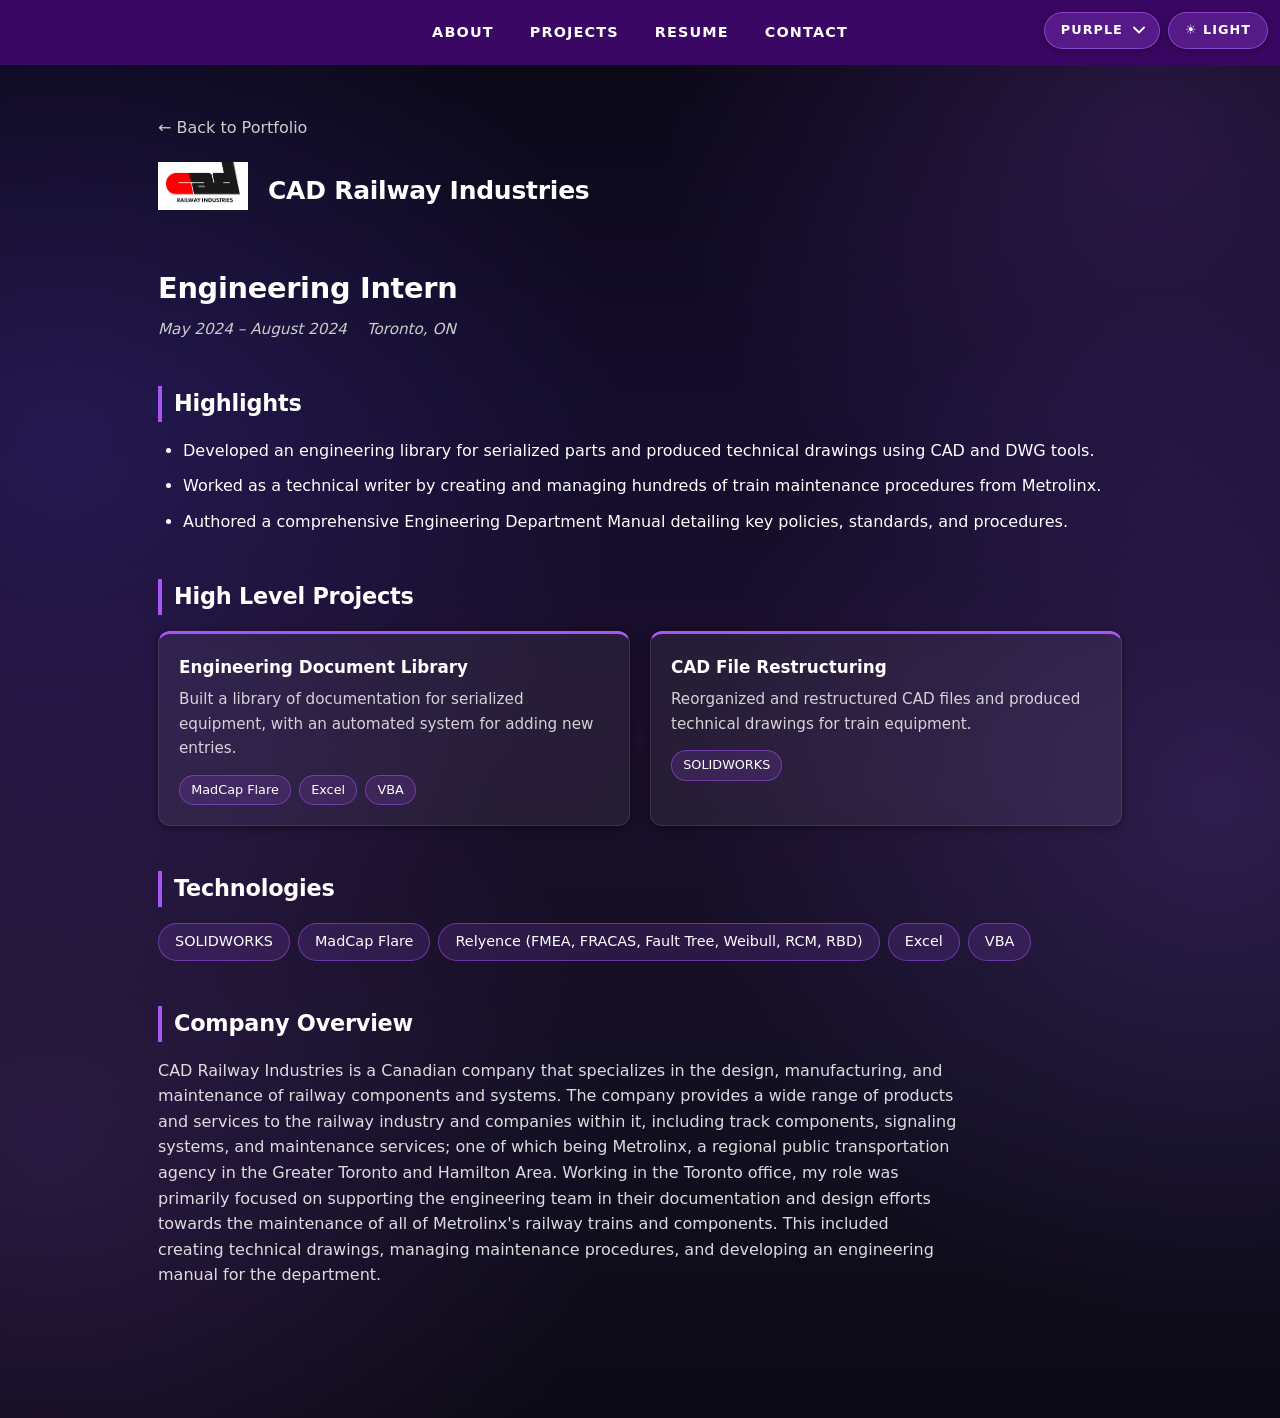
==== commit 9c3fc433: "misc" ====
--- a/cad-railway-industries.html
+++ b/cad-railway-industries.html
@@ -1,101 +1,101 @@
-<!DOCTYPE html>
-<html lang="en">
-<head>
-    <meta charset="UTF-8">
-    <meta name="viewport" content="width=device-width, initial-scale=1.0">
-    <title>CAD Railway Industries | Parth Patel</title>
-    <link rel="stylesheet" href="styles.css">
-    <script src="theme.js"></script>
-</head>
-<body>
-
-<div class="theme-controls">
-    <select id="accent-picker" aria-label="Accent colour">
-        <option value="red">Red</option>
-        <option value="blue">Blue</option>
-        <option value="green">Green</option>
-        <option value="purple">Purple</option>
-    </select>
-    <button id="theme-toggle" type="button">☀ Light</button>
-</div>
-
-<header>
-    <nav>
-        <a href="index.html#about">About</a>
-        <a href="index.html#projects">Projects</a>
-        <a href="assets/resume.pdf" target="_blank">Resume</a>
-        <a href="index.html#contact">Contact</a>
-    </nav>
-</header>
-
-<main>
-    <section class="experience-page">
-        <a class="back-link" href="index.html#resume-timeline">← Back to Portfolio</a>
-
-        <div class="company-heading">
-            <a class="company-link" target="_blank" href="https://cadrail.ca/">
-                <img class="company-logo" src="images/cad-railway-industries-logo.jpg" alt="CAD Railway Industries logo">
-            </a>
-            <a class="company-link" target="_blank" href="https://cadrail.ca/">
-                <h3 id="company-name">CAD Railway Industries</h3>
-            </a>
-        </div>
-
-        <h2 class="exp-role">Engineering Intern</h2>
-        <p class="exp-meta">
-            <span>May 2024 – August 2024</span>
-            <span>Toronto, ON</span>
-        </p>
-
-        <!-- HIGHLIGHTS (unchanged) -->
-        <h3 class="section-title">Highlights</h3>
-        <ul class="highlights">
-            <li>Developed an engineering library for serialized parts and produced technical drawings using CAD and DWG tools.</li>
-            <li>Worked as a technical writer by creating and managing hundreds of train maintenance procedures from Metrolinx.</li>
-            <li>Authored a comprehensive Engineering Department Manual detailing key policies, standards, and procedures.</li>
-        </ul>
-
-        <!-- PROJECTS -->
-        <h3 class="section-title">High Level Projects</h3>
-        <div class="project-grid">
-
-            <div class="project-card">
-                <h4>Engineering Document Library</h4>
-                <p>Built a library of documentation for serialized equipment, with an automated system for adding new entries.</p>
-                <div class="tags"><span>MadCap Flare</span><span>Excel</span><span>VBA</span></div>
-            </div>
-
-            <div class="project-card">
-                <h4>CAD File Restructuring</h4>
-                <p>Reorganized and restructured CAD files and produced technical drawings for train equipment.</p>
-                <div class="tags"><span>SOLIDWORKS</span></div>
-            </div>
-
-        </div>
-
-        <!-- TECHNOLOGIES -->
-        <h3 class="section-title">Technologies</h3>
-        <div class="tags tags-large">
-            <span>SOLIDWORKS</span>
-            <span>MadCap Flare</span>
-            <span>Relyence (FMEA, FRACAS, Fault Tree, Weibull, RCM, RBD)</span>
-            <span>Excel</span>
-            <span>VBA</span>
-        </div>
-
-        <!-- COMPANY OVERVIEW -->
-        <h3 class="section-title">Company Overview</h3>
-        <p class="overview">
-            CAD Railway Industries is a Canadian company that specializes in the design, manufacturing, and maintenance of railway components and systems.
-            The company provides a wide range of products and services to the railway industry and companies within it, including track components, signaling systems,
-            and maintenance services; one of which being Metrolinx, a regional public transportation agency in the Greater Toronto and Hamilton Area.
-            Working in the Toronto office, my role was primarily focused on supporting the engineering team in their documentation and design efforts towards the maintenance
-            of all of Metrolinx's railway trains and components. This included creating technical drawings, managing maintenance procedures, and developing an engineering manual
-            for the department.
-        </p>
-
-    </section>
-</main>
-
-</body>
+<!DOCTYPE html>
+<html lang="en">
+<head>
+    <meta charset="UTF-8">
+    <meta name="viewport" content="width=device-width, initial-scale=1.0">
+    <title>CAD Railway Industries | Parth Patel</title>
+    <link rel="stylesheet" href="styles.css">
+    <script src="theme.js"></script>
+</head>
+<body>
+
+<div class="theme-controls">
+    <select id="accent-picker" aria-label="Accent colour">
+        <option value="red">Red</option>
+        <option value="blue">Blue</option>
+        <option value="green">Green</option>
+        <option value="purple">Purple</option>
+    </select>
+    <button id="theme-toggle" type="button">☀ Light</button>
+</div>
+
+<header>
+    <nav>
+        <a href="index.html#about">About</a>
+        <a href="index.html#projects">Projects</a>
+        <a href="assets/resume.pdf" target="_blank">Resume</a>
+        <a href="index.html#contact">Contact</a>
+    </nav>
+</header>
+
+<main>
+    <section class="experience-page">
+        <a class="back-link" href="index.html#resume-timeline">← Back to Portfolio</a>
+
+        <div class="company-heading">
+            <a class="company-link" target="_blank" href="https://cadrail.ca/">
+                <img class="company-logo" src="images/cad-railway-industries-logo.jpg" alt="CAD Railway Industries logo">
+            </a>
+            <a class="company-link" target="_blank" href="https://cadrail.ca/">
+                <h3 id="company-name">CAD Railway Industries</h3>
+            </a>
+        </div>
+
+        <h2 class="exp-role">Engineering Intern</h2>
+        <p class="exp-meta">
+            <span>May 2024 – August 2024</span>
+            <span>Toronto, ON</span>
+        </p>
+
+        <!-- HIGHLIGHTS (unchanged) -->
+        <h3 class="section-title">Highlights</h3>
+        <ul class="highlights">
+            <li>Developed an engineering library for serialized parts and produced technical drawings using CAD and DWG tools.</li>
+            <li>Worked as a technical writer by creating and managing hundreds of train maintenance procedures from Metrolinx.</li>
+            <li>Authored a comprehensive Engineering Department Manual detailing key policies, standards, and procedures.</li>
+        </ul>
+
+        <!-- PROJECTS -->
+        <h3 class="section-title">High Level Projects</h3>
+        <div class="project-grid">
+
+            <div class="project-card">
+                <h4>Engineering Document Library</h4>
+                <p>Built a library of documentation for serialized equipment, with an automated system for adding new entries.</p>
+                <div class="tags"><span>MadCap Flare</span><span>Excel</span><span>VBA</span></div>
+            </div>
+
+            <div class="project-card">
+                <h4>CAD File Restructuring</h4>
+                <p>Reorganized and restructured CAD files and produced technical drawings for train equipment.</p>
+                <div class="tags"><span>SOLIDWORKS</span></div>
+            </div>
+
+        </div>
+
+        <!-- TECHNOLOGIES -->
+        <h3 class="section-title">Technologies</h3>
+        <div class="tags tags-large">
+            <span>SOLIDWORKS</span>
+            <span>MadCap Flare</span>
+            <span>Relyence (FMEA, FRACAS, Fault Tree, Weibull, RCM, RBD)</span>
+            <span>Excel</span>
+            <span>VBA</span>
+        </div>
+
+        <!-- COMPANY OVERVIEW -->
+        <h3 class="section-title">Company Overview</h3>
+        <p class="overview">
+            CAD Railway Industries is a Canadian company that specializes in the design, manufacturing, and maintenance of railway components and systems.
+            The company provides a wide range of products and services to the railway industry and companies within it, including track components, signaling systems,
+            and maintenance services; one of which being Metrolinx, a regional public transportation agency in the Greater Toronto and Hamilton Area.
+            Working in the Toronto office, my role was primarily focused on supporting the engineering team in their documentation and design efforts towards the maintenance
+            of all of Metrolinx's railway trains and components. This included creating technical drawings, managing maintenance procedures, and developing an engineering manual
+            for the department.
+        </p>
+
+    </section>
+</main>
+
+</body>
 </html>
--- a/styles.css
+++ b/styles.css
@@ -11,9 +11,10 @@
     color-scheme: dark;
 
     /* ---- accent (buttons, borders, highlights) ---- */
-    --accent: #e63946;
-    --accent-dark: #b5202c;        /* gradient end on the submit button */
-    --accent-deep: #4f0505;        /* header + "view experience" button */
+    --accent: #a855f7;
+    --accent-dark: #7e22ce;        /* gradient end on the submit button */
+    --accent-deep: #3b0764;        /* header + "view experience" button */
+    --accent-hot: #d946ef;         /* second accent: timeline highlights */
     --accent-text: var(--accent);  /* accent used as text colour */
     --on-accent: #ffffff;          /* text that sits on accent / deep backgrounds */
     --btn-hover-text: #ffffff;
@@ -23,10 +24,10 @@
     --font-heading: "Space Grotesk", "Inter", system-ui, -apple-system, "Segoe UI", Roboto, Arial, sans-serif;
 
     /* ---- page surfaces ---- */
-    --bg: #222222;
-    --surface: #2e2e2e;            /* cards, form, gallery figures */
-    --surface-2: #333333;          /* experience item */
-    --surface-input: #1f1f1f;      /* form fields */
+    --bg: #0b0818;
+    --surface: rgba(255, 255, 255, 0.06);    /* cards, form, gallery figures (glass) */
+    --surface-2: rgba(255, 255, 255, 0.06);  /* experience item */
+    --surface-input: #15111f;                /* form fields (kept opaque) */
     --border-strong: #cccccc;
 
     /* ---- text ---- */
@@ -37,6 +38,15 @@
     /* ---- shadows ---- */
     --shadow: rgba(0, 0, 0, 0.4);
     --shadow-hover: rgba(0, 0, 0, 0.6);
+
+    /* ---- page background gradient (flows down from the hero through <main>) ---- */
+    --page-top: #0b0818;           /* must match the first stop of --page-bg: the hero fades into it */
+    --page-bg:
+        radial-gradient(circle 700px at 90% 5%,  color-mix(in srgb, var(--accent) 18%, transparent), transparent 70%),
+        radial-gradient(circle 800px at 5% 28%,  rgba(90, 60, 200, 0.24), transparent 70%),
+        radial-gradient(circle 750px at 95% 55%, color-mix(in srgb, var(--hero-accent) 18%, transparent), transparent 70%),
+        radial-gradient(circle 800px at 4% 80%,  color-mix(in srgb, var(--accent) 16%, transparent), transparent 70%),
+        linear-gradient(180deg, #0b0818 0%, #140d2b 25%, #1b0f2b 50%, #130f22 75%, #0c0a15 100%);
 
     /* ---- contact side panel (tinted with the accent) ---- */
     --panel-base: #000000;
@@ -52,15 +62,15 @@
 
     /* ---- hero banner (space scene; kept dark in every theme) ---- */
     --hero-text: #ffffff;
-    --hero-accent: #315cff;
+    --hero-accent: #8b5cf6;
     --hero-glow: color-mix(in srgb, var(--hero-accent) 50%, transparent);
-    --hero-bg: radial-gradient(ellipse at 50% 110%, #1a1033 0%, #0c0c16 55%, #05050a 100%);
+    --hero-bg: radial-gradient(ellipse at 50% 110%, #2a1458 0%, #120b25 55%, #07040f 100%);
     --hero-nebula:
-        radial-gradient(circle at 25% 35%, rgba(90, 60, 200, 0.25), transparent 45%),
-        radial-gradient(circle at 75% 60%, rgba(160, 30, 50, 0.22), transparent 50%),
-        radial-gradient(circle at 55% 20%, rgba(40, 90, 200, 0.18), transparent 40%);
+        radial-gradient(circle at 25% 35%, rgba(139, 92, 246, 0.30), transparent 45%),
+        radial-gradient(circle at 75% 60%, rgba(217, 70, 239, 0.20), transparent 50%),
+        radial-gradient(circle at 55% 20%, rgba(99, 102, 241, 0.20), transparent 40%);
     --hero-moon: radial-gradient(circle at 50% 0%, #3b3b48 0%, #1b1b24 35%, #08080d 70%);
-    --hero-moon-glow: rgba(130, 140, 255, 0.25);
+    --hero-moon-glow: rgba(167, 139, 250, 0.30);
     --hero-shade: rgba(5, 5, 10, 0.55);
 
     /* ---- skyline buildings ---- */
@@ -81,9 +91,9 @@
     --accent-text: color-mix(in srgb, var(--accent) 75%, black); /* darker so it reads on white */
     --btn-hover-text: var(--accent-deep);
 
-    --bg: #f4f4f6;
-    --surface: #ffffff;
-    --surface-2: #ffffff;
+    --bg: #f3f1fb;
+    --surface: rgba(255, 255, 255, 0.72);
+    --surface-2: rgba(255, 255, 255, 0.72);
     --surface-input: #ffffff;
     --border-strong: #bbbbbb;
 
@@ -93,6 +103,14 @@
 
     --shadow: rgba(0, 0, 0, 0.12);
     --shadow-hover: rgba(0, 0, 0, 0.22);
+
+    --page-top: #ece9fb;
+    --page-bg:
+        radial-gradient(circle 700px at 90% 5%,  color-mix(in srgb, var(--accent) 16%, transparent), transparent 70%),
+        radial-gradient(circle 800px at 5% 28%,  rgba(139, 120, 255, 0.20), transparent 70%),
+        radial-gradient(circle 750px at 95% 55%, rgba(96, 165, 250, 0.20), transparent 70%),
+        radial-gradient(circle 800px at 4% 80%,  color-mix(in srgb, var(--accent) 14%, transparent), transparent 70%),
+        linear-gradient(180deg, #ece9fb 0%, #f4ecfb 30%, #fbeef4 60%, #eef3fd 100%);
 
     --panel-base: #ffffff;
     --panel-end: #f4f4f6;
@@ -107,22 +125,32 @@
 }
 
 /* ---------------- ACCENT PRESETS ---------------- */
+:root[data-accent="red"] {
+    --accent: #e63946;
+    --accent-dark: #b5202c;
+    --accent-deep: #4f0505;
+    --accent-hot: #ff4a5a;
+}
+
 :root[data-accent="blue"] {
     --accent: #3b82f6;
     --accent-dark: #1d4ed8;
     --accent-deep: #0b2a5b;
+    --accent-hot: #60a5fa;
 }
 
 :root[data-accent="green"] {
     --accent: #22c55e;
     --accent-dark: #15803d;
     --accent-deep: #064e2b;
+    --accent-hot: #4ade80;
 }
 
 :root[data-accent="purple"] {
     --accent: #a855f7;
     --accent-dark: #7e22ce;
     --accent-deep: #3b0764;
+    --accent-hot: #d946ef;
 }
 
 /* ---------------- DERIVED TOKENS (no need to edit) ---------------- */
@@ -171,24 +199,47 @@
 .theme-controls button,
 .theme-controls select {
     font: inherit;
-    font-size: 0.85rem;
-    color: var(--text-strong);
-    background: var(--surface);
-    border: 1px solid var(--line-30);
+    font-size: 0.8rem;
+    font-weight: 600;
+    letter-spacing: 0.08em;
+    text-transform: uppercase;
+    color: var(--on-accent);
+    background-color: color-mix(in srgb, var(--accent) 24%, var(--accent-deep));
+    border: 1px solid color-mix(in srgb, var(--accent) 65%, transparent);
     border-radius: 999px;
-    padding: 0.35rem 0.8rem;
+    padding: 0.45rem 1rem;
     cursor: pointer;
-    box-shadow: 0 2px 8px var(--shadow);
+    box-shadow: 0 2px 10px var(--shadow);
+    transition: background-color 0.2s ease, border-color 0.2s ease, box-shadow 0.2s ease;
+}
+
+/* custom chevron so the dropdown matches the pills */
+.theme-controls select {
+    -webkit-appearance: none;
+    appearance: none;
+    padding-right: 2.2rem;
+    background-image: url("data:image/svg+xml,%3Csvg xmlns='http://www.w3.org/2000/svg' width='12' height='8' viewBox='0 0 12 8'%3E%3Cpath d='M1 1.5l5 5 5-5' fill='none' stroke='white' stroke-width='1.8' stroke-linecap='round' stroke-linejoin='round'/%3E%3C/svg%3E");
+    background-repeat: no-repeat;
+    background-position: right 0.85rem center;
+}
+
+.theme-controls select option {
+    color: var(--on-accent);
+    background: var(--accent-deep);
+    text-transform: none;
+    letter-spacing: normal;
 }
 
 .theme-controls button:hover,
 .theme-controls select:hover {
+    background-color: var(--accent);
     border-color: var(--accent);
+    box-shadow: 0 4px 14px var(--accent-glow);
 }
 
 .theme-controls button:focus-visible,
 .theme-controls select:focus-visible {
-    outline: 2px solid var(--accent);
+    outline: 2px solid var(--on-accent);
     outline-offset: 2px;
 }
 
@@ -652,7 +703,7 @@
 
 .experience-item {
     padding: 20px;
-    border: 1px solid var(--border-strong);
+    border: 1px solid var(--line-30);
     border-radius: 5px;
     background-color: var(--surface-2);
     margin-bottom: 20px;
@@ -881,7 +932,7 @@
 ========================= */
 
 footer {
-    margin-top: 80px;
+    margin-top: 0;
     background: var(--sky-bg);
     color: var(--footer-text);
     text-align: center;
@@ -1380,7 +1431,7 @@
 
 /* ---------- About ---------- */
 #about {
-    max-width: 1040px;
+    max-width: 960px;
     margin: 0 auto;
     padding-top: 80px;
     padding-bottom: 60px;
@@ -1419,39 +1470,262 @@
     color: var(--text-strong);
 }
 
-/* ---------- About: photo + text ---------- */
-.about-layout {
-    display: grid;
-    grid-template-columns: minmax(200px, 280px) 1fr;
-    gap: 3rem;
-    align-items: center;
+/* ---------- About: small photo beside the text (text wraps around it) ---------- */
+#about::after {
+    content: "";
+    display: block;
+    clear: both;
 }
 
 .about-photo {
-    display: block;
-    width: 100%;
+    float: right;
+    width: 220px;
     aspect-ratio: 4 / 5;
     object-fit: cover;
     object-position: center top;
+    margin: 0 0 1.25rem 2.5rem;
     border-radius: 16px;
     border: 1px solid var(--line-15);
-    box-shadow: 10px 10px 0 var(--accent), 0 10px 28px var(--shadow);
-}
-
-.about-text p:last-child {
-    margin-bottom: 0;
-}
-
-/* stack on tablets/phones, photo on top */
-@media (max-width: 800px) {
-    .about-layout {
-        grid-template-columns: 1fr;
-        gap: 2.25rem;
-        justify-items: center;
+    box-shadow: 8px 8px 0 var(--accent), 0 10px 28px var(--shadow);
+}
+
+@media (max-width: 700px) {
+    .about-photo {
+        float: none;
+        display: block;
+        width: 200px;
+        margin: 0 auto 2rem;
     }
-
-    .about-photo {
-        max-width: 240px;
-        box-shadow: 8px 8px 0 var(--accent), 0 8px 20px var(--shadow);
+}
+
+
+/* =====================================================================
+   BACKGROUND  -  gradient that continues from the hero down the page
+===================================================================== */
+
+/* the gradient itself lives in --page-bg (theme block) */
+main {
+    background: var(--page-bg);
+    padding-bottom: 80px;
+}
+
+/* fade the bottom of the hero into the start of the page gradient */
+#hero-banner::after {
+    content: "";
+    position: absolute;
+    left: 0;
+    right: 0;
+    bottom: 0;
+    height: 24%;
+    z-index: 1;
+    pointer-events: none;
+    background: linear-gradient(to bottom, transparent, var(--page-top));
+}
+
+/* frosted-glass cards so the gradient shows through them */
+.project-card,
+.cert-card,
+.contact-form,
+.gallery figure {
+    -webkit-backdrop-filter: blur(10px);
+    backdrop-filter: blur(10px);
+}
+
+/* ---------- CAREER TIMELINE ---------- */
+.timeline-section {
+    --tl-accent: var(--accent);
+    --tl-accent-2: var(--accent-hot);
+    padding: 80px 24px;
+    color: var(--text-strong);
+}
+
+.timeline-heading {
+    text-align: center;
+    margin-bottom: 8px;
+}
+
+.timeline-intro {
+    text-align: center;
+    color: var(--text-faint);
+    margin-bottom: 56px;
+}
+
+.timeline {
+    position: relative;
+    max-width: 1000px;
+    margin: 0 auto;
+}
+
+/* the vertical line, its fill, and the spark */
+.timeline-line {
+    position: absolute;
+    top: 0;
+    bottom: 0;
+    left: 50%;
+    width: 2px;
+    transform: translateX(-50%);
+    background: var(--line-15);
+}
+
+.timeline-progress {
+    position: absolute;
+    top: 0;
+    left: 0;
+    width: 100%;
+    height: 0;
+    background: linear-gradient(to bottom, var(--tl-accent), var(--tl-accent-2));
+    box-shadow: 0 0 10px var(--tl-accent);
+}
+
+.timeline-spark {
+    position: absolute;
+    top: 0;
+    left: 50%;
+    width: 18px;
+    height: 18px;
+    transform: translate(-50%, -50%);
+    border-radius: 50%;
+    background: radial-gradient(circle, #fff 0%, var(--tl-accent) 45%, transparent 70%);
+    box-shadow: 0 0 18px 6px color-mix(in srgb, var(--tl-accent) 70%, transparent);
+    animation: spark-pulse 1.6s ease-in-out infinite;
+    z-index: 3;
+}
+
+@keyframes spark-pulse {
+    0%, 100% { transform: translate(-50%, -50%) scale(1); }
+    50%      { transform: translate(-50%, -50%) scale(1.35); }
+}
+
+/* items */
+.timeline-item {
+    position: relative;
+    width: 50%;
+    box-sizing: border-box;
+    padding: 0 44px 48px;
+}
+.timeline-item.left  { left: 0; }
+.timeline-item.right { left: 50%; }
+
+.timeline-dot {
+    position: absolute;
+    top: 14px;
+    width: 16px;
+    height: 16px;
+    box-sizing: border-box;
+    border-radius: 50%;
+    background: var(--bg);
+    border: 2px solid var(--line-30);
+    z-index: 2;
+    transition: background 0.4s ease, border-color 0.4s ease, box-shadow 0.4s ease;
+}
+.timeline-item.left  .timeline-dot { right: -8px; }
+.timeline-item.right .timeline-dot { left: -8px; }
+
+.timeline-item.active .timeline-dot {
+    background: var(--tl-accent);
+    border-color: var(--text-strong);
+    box-shadow: 0 0 14px var(--tl-accent);
+}
+.timeline-item.key.active .timeline-dot {
+    background: var(--tl-accent-2);
+    box-shadow: 0 0 16px var(--tl-accent-2);
+}
+
+/* cards */
+.timeline-card {
+    background: var(--surface);
+    border: 1px solid var(--line-10);
+    border-radius: 10px;
+    padding: 18px 20px;
+    text-align: left;
+}
+.timeline-item.key .timeline-card {
+    border-color: color-mix(in srgb, var(--tl-accent-2) 50%, transparent);
+    background: color-mix(in srgb, var(--tl-accent-2) 7%, transparent);
+}
+.timeline-item.future .timeline-card {
+    border-style: dashed;
+}
+
+/* only hide cards when JS is running, so the page still works without it */
+.timeline.js .timeline-card {
+    opacity: 0;
+    transform: translateY(24px);
+    transition: opacity 0.7s ease, transform 0.7s ease;
+}
+.timeline.js .timeline-item.active .timeline-card {
+    opacity: 1;
+    transform: translateY(0);
+}
+
+.timeline-date {
+    display: inline-block;
+    font-size: 0.8rem;
+    letter-spacing: 0.08em;
+    text-transform: uppercase;
+    color: var(--tl-accent);
+}
+.timeline-card h3 { margin: 6px 0 2px; }
+.timeline-card h4 { margin: 0 0 10px; font-weight: 400; color: var(--text-faint); }
+.timeline-card p  { margin: 0 0 12px; line-height: 1.5; color: var(--text-85); }
+
+.timeline-badge {
+    display: inline-block;
+    margin-right: 10px;
+    padding: 2px 10px;
+    border-radius: 999px;
+    font-size: 0.72rem;
+    font-weight: 600;
+    text-transform: uppercase;
+    letter-spacing: 0.06em;
+    background: var(--tl-accent-2);
+    color: #fff;
+}
+
+.timeline-stats {
+    display: flex;
+    flex-wrap: wrap;
+    gap: 8px;
+    margin-bottom: 12px;
+}
+.timeline-stats span {
+    padding: 4px 10px;
+    border-radius: 6px;
+    font-size: 0.85rem;
+    background: var(--accent-tint);
+    border: 1px solid var(--accent-border-soft);
+}
+.timeline-stats b { color: var(--text-strong); }
+
+.timeline-link {
+    color: var(--tl-accent);
+    text-decoration: none;
+    font-weight: 600;
+}
+.timeline-link:hover { text-decoration: underline; }
+
+/* mobile: line moves to the left edge */
+@media (max-width: 768px) {
+    .timeline-line  { left: 20px; }
+    .timeline-item,
+    .timeline-item.left,
+    .timeline-item.right {
+        width: 100%;
+        left: 0;
+        padding: 0 0 40px 56px;
+    }
+    .timeline-item.left .timeline-dot,
+    .timeline-item.right .timeline-dot {
+        left: 12px;
+        right: auto;
+    }
+}
+
+@media (prefers-reduced-motion: reduce) {
+    .timeline-spark { animation: none; }
+    .timeline.js .timeline-card {
+        opacity: 1;
+        transform: none;
+        transition: none;
     }
 }
